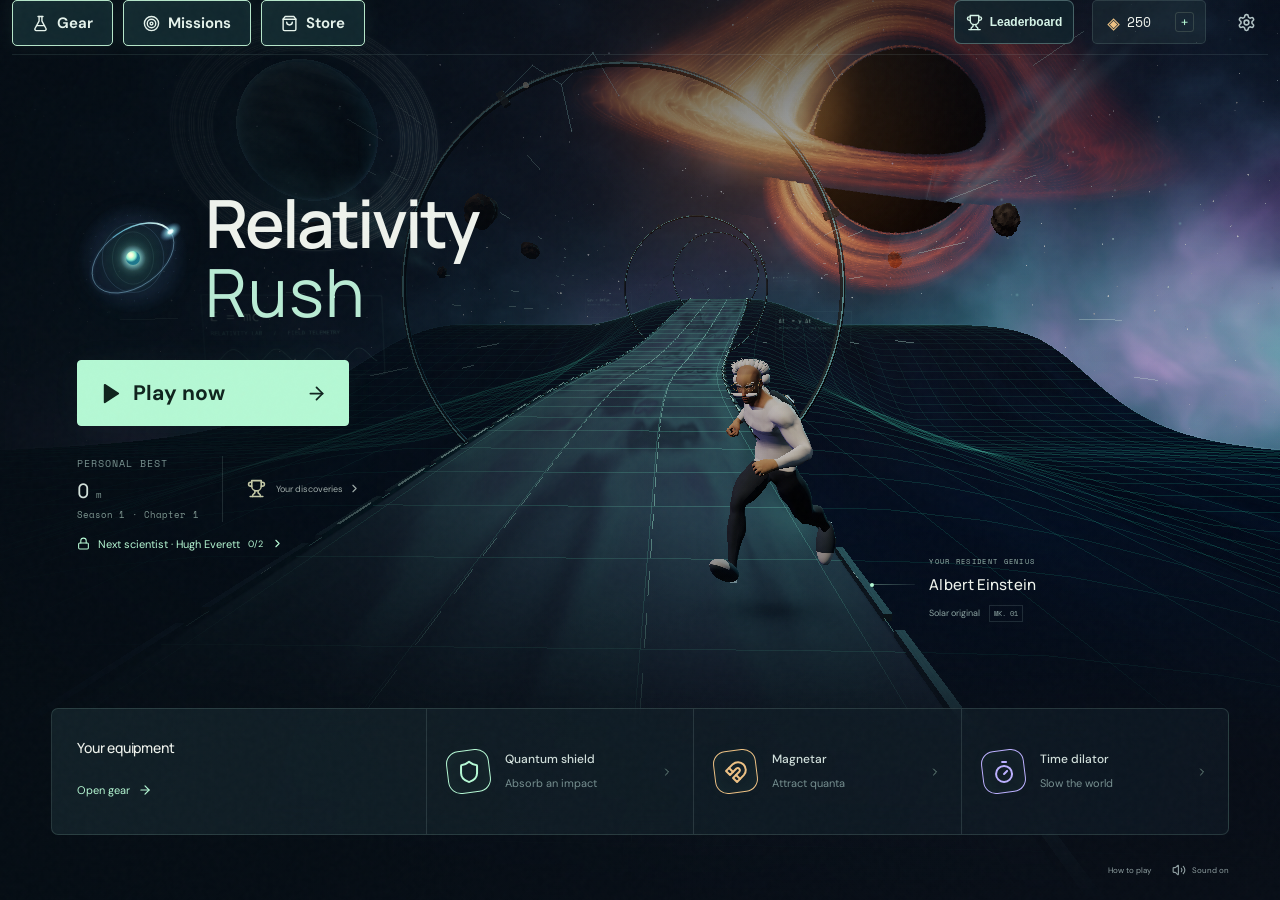
==== index.html @ eee475d5 "Publish standalone compiled RelativityRush browser game" ====
<!doctype html>
<html lang="en"><head><meta charset="UTF-8"/><meta name="viewport" content="width=device-width, initial-scale=1.0, viewport-fit=cover"/><meta name="theme-color" content="#080d19"/><meta name="description" content="Bend the rules of the universe. An original physics-inspired endless runner with Einstein, quantum gadgets, and a collapsing spacetime grid."/><link rel="icon" type="image/svg+xml" href="/icon.svg"/><link rel="manifest" href="/manifest.webmanifest"/><title>RelativityRush — Bend the universe</title>  <script type="module" crossorigin src="/assets/index-pV05MteA.js"></script>
  <link rel="modulepreload" crossorigin href="/assets/rolldown-runtime-jpDsebLB.js">
  <link rel="modulepreload" crossorigin href="/assets/three-BF8OjUYv.js">
  <link rel="stylesheet" crossorigin href="/assets/index-BKiosFej.css">
</head><body><div id="root"></div></body></html>
---- assets/index-BKiosFej.css ----
.scientist-energy{color:#e9f9f4;background:linear-gradient(125deg,#172d38c9,#151d2acc);border:1px solid #91e6d330;border-radius:12px;margin:16px 0;padding:18px}.scientist-energy header{align-items:center;gap:10px;display:flex}.scientist-energy h3{margin:0 0 4px;font-size:18px}.scientist-energy header span,.scientist-energy small{color:#abbfc9;font-size:12px}.scientist-energy p{margin:12px 0;font-size:14px;line-height:1.5}.ability-purchase-actions{flex-wrap:wrap;gap:9px;margin-top:14px;display:flex}.ability-purchase-actions button{min-height:44px}.scientist-energy .ability-status{color:#bddbd7;font-size:13px}.scientist-control-wrap{z-index:12;right:max(18px,calc(var(--safe-right,0px) + 10px));bottom:calc(var(--safe-bottom,env(safe-area-inset-bottom,0px)) + 130px);pointer-events:none;width:154px;position:absolute}.scientist-control{color:#effff8;text-align:center;cursor:pointer;touch-action:manipulation;pointer-events:auto;background:linear-gradient(140deg,#17484bed,#102830eb);border:1px solid #baffdfb3;border-radius:8px;grid-template-columns:23px minmax(0,1fr) 23px;align-items:center;gap:0;width:100%;min-height:56px;padding:9px 11px;font-family:inherit;font-size:14px;font-weight:650;line-height:1.2;transition:border-color .2s,background .2s;display:grid;position:relative}.scientist-control>svg{grid-area:1/1}.scientist-control>span{grid-area:1/2;justify-self:center;min-width:0}.scientist-control small{color:#cde9df;margin-top:4px;font-size:11px;font-weight:500;line-height:1.35;display:block}.scientist-control.ready:not(.blocked):not(.automatic){isolation:isolate;border-color:#c9ffe8}.scientist-control.ready:not(.blocked):not(.automatic):before,.scientist-control.ready:not(.blocked):not(.automatic):after{content:"";border-radius:inherit;pointer-events:none;z-index:-1;will-change:opacity;animation:2.8s ease-in-out infinite scientist-button-ready;position:absolute;inset:-1px}.scientist-control.ready:not(.blocked):not(.automatic):before{animation-name:scientist-button-ready-low;box-shadow:0 0 9px #80f4c626,inset 0 0 8px #a4f9d908}.scientist-control.ready:not(.blocked):not(.automatic):after{box-shadow:0 0 19px #80f4c653,inset 0 0 12px #a4f9d91a}.scientist-control.ready:not(:disabled):active{background:#225856;transform:translateY(1px)}.scientist-control:disabled{cursor:default;opacity:1}.scientist-control.active{background:#373321e6;border-color:#e6d18c}.scientist-control.unavailable,.scientist-control.spent{color:#bdcfca;background:#11242ad4;border-color:#8aa3a366}.scientist-control.blocked{background:#162d35e3;border-color:#8ca7a27d}.scientist-control.automatic{border-color:#e6d18c99}.scientist-control:focus-visible{outline-offset:3px;outline:2px solid #fff}.scientist-control-hint{text-align:right;color:#ecfff6;text-shadow:0 2px 5px #020710,0 0 12px #020710;pointer-events:none;justify-content:flex-end;align-items:center;gap:5px;padding:0 2px 8px;font-size:12px;font-weight:550;line-height:1.4;display:flex}.scientist-control-hint svg{flex:none}.scientist-control-wrap[data-scientist=everett] .scientist-control.ready{border-color:#c7b9ff}.scientist-control-wrap[data-scientist=curie] .scientist-control.ready{border-color:#b7ffac}@keyframes scientist-button-ready{0%,to{opacity:0}50%{opacity:1}}@keyframes scientist-button-ready-low{0%,to{opacity:1}50%{opacity:0}}.reduced-motion .scientist-control.ready{box-shadow:0 0 12px #80f4c638;animation:none!important}.reduced-motion .scientist-control.ready:before,.reduced-motion .scientist-control.ready:after{content:none!important}@media (prefers-reduced-motion:reduce){.scientist-control.ready{box-shadow:0 0 12px #80f4c638;animation:none!important}.scientist-control.ready:before,.scientist-control.ready:after{content:none!important}}@media (width<=760px){.scientist-control-wrap{right:max(10px,calc(var(--safe-right,0px) + 8px));bottom:calc(var(--safe-bottom,env(safe-area-inset-bottom,0px)) + 96px);width:142px}.scientist-control{padding:8px 10px;font-size:14px}.ability-purchase-actions{flex-direction:column}.ability-purchase-actions button{width:100%}}@media (width<=350px){.scientist-control-wrap{width:134px}.scientist-control{padding:8px;font-size:13px}}@media (height<=500px) and (orientation:landscape){.scientist-control-wrap{bottom:calc(var(--safe-bottom,0px) + 85px);width:145px}.scientist-control-hint{font-size:11px}}.header-minimal .leaderboard-tab{color:#d6f5e8;min-height:44px;font:600 12px/1.2 var(--font-body,sans-serif);white-space:nowrap;background:#10242de0;border:1px solid #91bfb76b;border-radius:7px;justify-content:center;align-items:center;gap:7px;padding:8px 11px;display:inline-flex}.header-minimal .leaderboard-tab:hover{background:#24453eea;border-color:#b5f4cf}.header-minimal .leaderboard-tab:focus-visible{outline-offset:3px;outline:2px solid #d8ffea}.leaderboard-panel{color:#d9e9e4;min-width:0}.leaderboard-heading{margin:0 0 22px}.leaderboard-heading>div{color:#c9f4db;align-items:center;gap:10px;display:flex}.leaderboard-heading h3{margin:0;font-size:22px}.leaderboard-heading>span{color:#92aaa7;letter-spacing:.12em;margin-top:8px;font-size:11px;display:block}.leaderboard-account{justify-content:space-between;align-items:center;gap:12px;margin:14px 0;font-size:12px;display:flex}.leaderboard-account>span{overflow-wrap:anywhere}.leaderboard-account button{flex-shrink:0;align-items:center;gap:6px;min-height:44px;display:flex}.leaderboard-connect p{line-height:1.65}.leaderboard-connect .primary{max-width:100%;margin:16px 0 8px;font-size:14px}.leaderboard-disclosure{color:#9eb8b3;font-size:13px}.leaderboard-empty{color:#b1c5be;padding:20px 0;font-size:14px;line-height:1.6}.leaderboard-sync{color:#e5cfa1;font-size:12px;line-height:1.55}.leaderboard-table{border-collapse:collapse;table-layout:fixed;width:100%;font-size:13px}.leaderboard-table caption{text-align:left;color:#9fbbb0;padding:0 0 12px;font-size:12px}.leaderboard-table thead{color:#91aaa0;font-size:11px}.leaderboard-table th,.leaderboard-table td{text-align:left;border-bottom:1px solid #8db3a724;padding:12px 7px}.leaderboard-table th:first-child,.leaderboard-table td:first-child{text-align:center;width:45px}.leaderboard-table th:last-child,.leaderboard-table td:last-child{text-align:right;white-space:nowrap;width:112px}.leaderboard-table tbody th{overflow-wrap:anywhere;font-weight:500}.leaderboard-table small{color:#a9cfc0;font-size:10px}.leaderboard-table tbody th small{letter-spacing:.14em;margin-top:3px;display:block}.leaderboard-table tr[data-you=true]{background:#abe4ca12}.leaderboard-medal{color:#edcf8d;background:#dfbd5712;border:1px solid #e2c47866;border-radius:50%;place-items:center;width:27px;height:27px;display:inline-grid}.leaderboard-your-rank{border:1px solid #a7ddc44d;border-radius:8px;justify-content:space-between;gap:12px;margin-top:18px;padding:15px 10px;font-size:13px;display:flex}@media (width<=380px){.header-minimal .leaderboard-tab{gap:5px;padding:8px;font-size:11px}.leaderboard-table th:last-child,.leaderboard-table td:last-child{width:96px}.leaderboard-table{font-size:12px}}@media (width>=601px) and (width<=900px){.header.header-minimal{gap:8px}.header-minimal .leaderboard-tab{padding-inline:8px;font-size:11px}}.playtest-report{color:#c7dce9;border-top:1px solid #97bbd429;min-width:0;margin-top:14px;padding-top:10px}.playtest-report>summary{cursor:pointer;align-items:center;gap:8px;min-height:44px;font-size:13px;display:flex}.playtest-report>summary:focus-visible{outline-offset:2px;outline:2px solid #a6d5ff}.playtest-report>p{color:#a9c0ce;margin:7px 0;font-size:11px;line-height:1.5}.playtest-report-actions{flex-wrap:wrap;align-items:center;gap:10px;margin:10px 0;display:flex}.playtest-report-actions button{justify-content:center;align-items:center;gap:6px;max-width:100%;min-height:44px;font-size:12px;display:inline-flex}.playtest-report>textarea{box-sizing:border-box;resize:vertical;color:#d4e9f6;overflow-wrap:anywhere;background:#06111ee6;border:1px solid #a2c9e240;border-radius:5px;width:100%;min-width:0;max-width:100%;padding:9px;font:11px/1.5 ui-monospace,monospace;display:block}.playtest-report>textarea:focus-visible{outline-offset:2px;outline:2px solid #a6d5ff}.playtest-report .playtest-report-notice{color:#b6dfd6;min-height:1.5em}.outfit-preview{isolation:isolate;background:radial-gradient(at 50% 70%,#24433d70 0%,#101e2d 52%,#0a111c 100%);border:1px solid #91cdb526;border-radius:18px;width:100%;min-height:230px;position:relative;overflow:hidden}.outfit-preview__canvas{touch-action:pan-y;width:100%;height:clamp(230px,35vh,340px)}.outfit-preview__canvas canvas{cursor:grab;touch-action:pan-y;width:100%;height:100%;display:block}.outfit-preview__canvas canvas:active{cursor:grabbing}.outfit-preview__status{text-align:center;color:#a8bcb9;pointer-events:none;font-size:13px;position:absolute;inset:auto 12px 16px}@media (width<=480px){.outfit-preview__canvas{height:250px}}.friend-distance-marker{z-index:5;left:max(8px,env(safe-area-inset-left));top:calc(122px + env(safe-area-inset-top));color:#d5e8f7;pointer-events:none;-webkit-user-select:none;user-select:none;contain:layout style;text-shadow:0 1px 3px #000;background:linear-gradient(90deg,#081629bb,#08162900);border-left:2px solid #9bc6ff85;width:132px;max-width:calc(50% - 20px);padding:7px 8px;font:10px/1.4 Manrope,system-ui,sans-serif;position:absolute}.friend-distance-heading{align-items:center;gap:5px;min-width:0;display:flex}.friend-distance-heading svg{flex-shrink:0}.friend-distance-heading strong{overflow-wrap:anywhere;font-size:11px;font-weight:650}.friend-distance-marker>span{color:#b0c6d8;margin-top:2px;font-size:9px;display:block}.friend-distance-track{background:#add4f41f;height:2px;margin-top:6px;overflow:hidden}.friend-distance-track i{transform-origin:0;background:#99cfff;width:100%;height:100%;display:block}.friend-distance-marker.is-near{color:#edfaff;border-color:#c1e7ff}.friend-distance-marker.is-passed{color:#b5f7e4;border-color:#88e8cc}.friend-distance-marker.is-passed .friend-distance-track i{background:#88e8cc}.friend-distance-marker .friend-distance-a11y{clip:rect(0,0,0,0);white-space:nowrap;border:0;width:1px;height:1px;margin:-1px;padding:0;position:absolute;overflow:hidden}@media (height<=520px) and (orientation:landscape){.friend-distance-marker{top:calc(65px + env(safe-area-inset-top));width:124px;padding:5px 7px}}@media (prefers-reduced-motion:reduce){.friend-distance-marker *{transition:none;animation:none}}.escape-cue{z-index:5;right:max(8px,env(safe-area-inset-right));top:calc(124px + env(safe-area-inset-top));pointer-events:none;color:#ffddbe;text-align:right;text-shadow:0 1px 3px #000;background:linear-gradient(270deg,#291b11ad,#291b1100);border-right:2px solid #ecb98788;width:138px;max-width:calc(50% - 20px);padding:6px 7px;font:10px/1.45 Manrope,system-ui,sans-serif;position:absolute}.escape-cue>span{color:#d8c2aa;font-size:9px;display:block}.escape-cue>strong{overflow-wrap:anywhere;font-size:11px;font-weight:650;display:block}.escape-cue>i{background:#f4d2ad20;height:2px;margin-top:5px;display:block;overflow:hidden}.escape-cue>i>b{transform-origin:0;background:#edbb89;height:100%;display:block}.result-achievement-score{justify-content:center;align-items:center;gap:13px;display:flex}.result-achievement-score>.result-score{flex:1;min-width:0}.result-card .result-portrait{background:radial-gradient(at 50% 70%,#24433d60,#101e2d00 75%);border:0;border-radius:8px;flex:0 0 88px;width:88px;height:120px;min-height:120px}.result-card .result-portrait .outfit-preview__canvas{height:120px}.result-card .result-portrait .outfit-preview__status{font-size:10px;inset:auto 3px 6px}.result-achievement-score .record-badge{white-space:normal;justify-content:center;line-height:1.4}@media (width<=360px){.result-achievement-score{gap:7px}.result-card .result-portrait{flex-basis:74px;width:74px;height:110px;min-height:110px}.result-card .result-portrait .outfit-preview__canvas{height:110px}.result-achievement-score .result-score>strong{font-size:39px}}@media (height<=520px) and (orientation:landscape){.escape-cue{top:calc(65px + env(safe-area-inset-top));padding:4px 6px}.result-card .result-portrait{flex-basis:66px;width:66px;height:88px;min-height:88px}.result-card .result-portrait .outfit-preview__canvas{height:88px}}.pocket-cue{z-index:8;right:max(16px,env(safe-area-inset-right,0px));top:calc(env(safe-area-inset-top,0px) + 176px);pointer-events:none;color:#d7c8ff;text-shadow:0 1px 6px #03141f,0 1px 3px #03141f;grid-template-columns:6px minmax(0,124px);align-items:center;column-gap:8px;max-width:138px;display:grid;position:absolute}.pocket-cue.tachyon{color:#a9eaff}.pocket-cue strong{font-size:12px;font-weight:600;line-height:1.35}.pocket-cue-mark{background:currentColor;border-radius:50%;width:6px;height:6px;box-shadow:0 0 7px}.pocket-cue-progress{background:#d7e5ff24;grid-column:2;height:2px;margin-top:7px;overflow:hidden}.pocket-cue-progress i{transform-origin:0;background:currentColor;height:100%;transition:transform .1s linear;display:block}.pocket-cue.reduced .pocket-cue-progress i{transition:none}@media (orientation:landscape) and (height<=520px){.pocket-cue{top:calc(env(safe-area-inset-top,0px) + 96px);right:max(18px,env(safe-area-inset-right,0px))}}.render-comparison-active>:not(.world):not(.film-grain):not(.world-vignette):not(.render-comparison-overlay){visibility:hidden;pointer-events:none}.render-comparison-overlay{z-index:200;padding:max(env(safe-area-inset-top),22px) 18px max(env(safe-area-inset-bottom),22px);pointer-events:auto;flex-direction:column;justify-content:space-between;align-items:center;display:flex;position:fixed;inset:0}.comparison-presentation{text-align:center;background:#080b17dd;border-radius:12px;flex-direction:column;gap:6px;max-width:34rem;padding:12px;font-size:13px;display:flex}.comparison-presentation span,.comparison-presentation p{color:#cbd6e5;margin:0;font-size:12px}.render-comparison-no-hud .film-grain,.render-comparison-no-hud .world-vignette,.render-comparison-no-hud .comparison-presentation{visibility:hidden}.comparison-stop{padding:8px 14px;font-size:12px}.daily-challenge{color:#e9f4ee;background:linear-gradient(125deg,#183336c4,#14192cd1);border:1px solid #b7e6d829;border-radius:22px;min-width:0;padding:22px}.daily-challenge__header{justify-content:space-between;align-items:flex-start;gap:14px;display:flex}.daily-challenge__eyebrow{color:#9ce5d2;letter-spacing:.12em;align-items:center;gap:7px;font-size:10px;font-weight:700;display:flex}.daily-challenge h3{letter-spacing:-.025em;margin:8px 0 0;font-family:Manrope,sans-serif;font-size:20px;line-height:1.25}.daily-challenge__date{color:#c0c8dd;white-space:nowrap;text-align:right;font:10px/1.5 Space Mono,monospace}.daily-challenge__date small{color:#a1afc2;font-size:9px;display:block}.daily-challenge__intro{color:#bbc6d2;max-width:48em;margin:12px 0 16px;font-size:12px;line-height:1.55}.daily-challenge__tiers{grid-template-columns:repeat(3,minmax(0,1fr));gap:10px;display:grid}.daily-challenge__tier{background:#0a142849;border:1px solid #d0e0eb21;border-radius:13px;min-width:0;padding:12px 10px}.daily-challenge__tier-label{flex-direction:column;gap:4px;font-size:12px;display:flex}.daily-challenge__tier-label span{color:#b9c3d0;font:11px Space Mono,monospace}.daily-challenge progress{appearance:none;color:#a1dfc5;background:#e4f6ed1a;border:0;border-radius:4px;width:100%;height:4px;margin:12px 0;display:block;overflow:hidden}.daily-challenge progress::-webkit-progress-bar{background:#e4f6ed1a}.daily-challenge progress::-webkit-progress-value{background:#a1dfc5}.daily-challenge progress::-moz-progress-bar{background:#a1dfc5}.daily-challenge__tier button{color:#b6eed9;cursor:pointer;background:#b2f2d710;border:1px solid #bee8d831;border-radius:8px;justify-content:center;align-items:center;gap:5px;width:100%;min-height:42px;padding:6px 2px;font-size:11px;font-weight:700;display:flex}.daily-challenge__tier button span{font-size:9px;font-weight:500}.daily-challenge button:disabled{opacity:.55;cursor:default}.daily-challenge__tier.is-claimed{border-color:#a1dfc529}.daily-challenge__tier.is-claimed button{opacity:.8}.daily-challenge button:focus-visible,.daily-challenge summary:focus-visible{outline-offset:3px;outline:2px solid #c0f5e2}.daily-challenge__footer{justify-content:space-between;align-items:center;gap:12px;margin-top:15px;display:flex}.daily-challenge__footer>span{color:#b1becd;flex-direction:column;gap:3px;font-size:10px;display:flex}.daily-challenge__footer strong{color:#edf5f0;font:13px Space Mono,monospace}.daily-challenge__footer small{color:#a1dfc5;font-size:10px}.daily-challenge__footer .secondary{white-space:nowrap;align-items:center;gap:5px;min-height:44px;padding:9px 15px;font-size:12px;display:flex}.daily-challenge__note{color:#aebccd;margin-top:14px;font-size:10px;line-height:1.6;display:block}.daily-challenge__notice{color:#efd39c;font-size:12px;line-height:1.5}.daily-challenge__past{color:#b9dfd3;margin-top:14px;font-size:11px}.daily-challenge__past summary{cursor:pointer;padding:8px 0}.daily-challenge__past>div{gap:6px;max-height:160px;display:grid;overflow:auto}.daily-challenge__past button{color:#c6d5e0;text-align:left;cursor:pointer;background:#0b1c2c;border:1px solid #b3d7cc24;border-radius:8px;justify-content:space-between;align-items:center;gap:8px;min-height:44px;padding:8px;font-size:10px;display:flex}.daily-challenge__past strong{color:#b6eed9;white-space:nowrap}.daily-challenge--compact{padding:18px}.daily-challenge--compact h3{font-size:18px}.daily-challenge--compact .daily-challenge__intro{margin-bottom:12px;font-size:11px}.daily-challenge--compact .daily-challenge__note{font-size:9px}@media (width<=420px){.daily-challenge{padding:16px}.daily-challenge h3{font-size:17px}.daily-challenge__date{font-size:9px}.daily-challenge__tiers{gap:6px}.daily-challenge__tier{padding:10px 7px}.daily-challenge__tier button{gap:3px;font-size:10px}.daily-challenge__tier button span{font-size:9px}.daily-challenge__intro{font-size:11px}}.research-panel{gap:20px;min-width:0;display:grid}.research-intro h3{letter-spacing:-.03em;margin:0 0 8px;font-size:22px}.research-intro p,.research-footnote{color:#b9c7d3;max-width:62ch;margin:0;font-size:12px;line-height:1.6}.research-active{grid-template-columns:repeat(3,minmax(0,1fr));gap:12px;display:grid}.research-card{background:linear-gradient(150deg,#2038356b,#141b2e94);border:1px solid #bbdfdb24;border-radius:16px;flex-direction:column;min-width:0;padding:18px;display:flex}.research-card.is-pinned{border-color:#a9e6d775;box-shadow:inset 0 1px #dbfff312}.research-heading{color:#a9decf;justify-content:space-between;align-items:center;gap:8px;display:flex}.research-heading>span{letter-spacing:.08em;align-items:center;gap:6px;font-size:9px;display:flex}.research-heading>strong{white-space:nowrap;color:#ebd8a6;font-size:12px}.research-card h3{margin:16px 0 8px;font-size:18px;line-height:1.2}.research-card p{color:#c0cad8;flex:1;margin:0 0 18px;font-size:12px;line-height:1.55}.research-card progress{appearance:none;color:#99dfca;background:#c5e4df18;border:0;border-radius:6px;width:100%;height:5px;overflow:hidden}.research-card progress::-webkit-progress-bar{background:#c5e4df18}.research-card progress::-webkit-progress-value{background:#99dfca}.research-card progress::-moz-progress-bar{background:#99dfca}.research-actions{flex-wrap:wrap;justify-content:space-between;align-items:center;gap:8px;margin-top:12px;display:flex}.research-actions>span{color:#b7c6d7;font-size:10px}.research-panel button{color:#d5f5e8;cursor:pointer;background:#a5ddc912;border:1px solid #b6dac939;border-radius:10px;min-height:44px;padding:9px 12px;font-size:12px}.research-actions button{align-items:center;gap:8px;display:flex}.research-panel button:disabled{opacity:.5;cursor:default}.research-panel button:focus-visible,.research-panel summary:focus-visible{outline-offset:3px;outline:2px solid #c0f5e2}.research-details{border-top:1px solid #c4dcd01c;padding-top:4px}.research-details>summary{cursor:pointer;color:#dae9df;justify-content:space-between;align-items:center;gap:12px;min-height:48px;font-size:13px;list-style:none;display:flex}.research-details>summary::-webkit-details-marker{display:none}.research-details>summary>span:last-child{color:#a9bbcb;font-size:12px}.research-details[open]>summary{margin-bottom:12px}.research-milestones h3{margin:0 0 5px;font-size:14px}.research-milestones article{border-bottom:1px solid #cadfd216;justify-content:space-between;align-items:center;gap:18px;padding:14px 0;display:flex}.research-milestones strong{font-size:13px}.research-milestones p{color:#b9c7d3;margin:5px 0;font-size:12px;line-height:1.4}.research-milestones small{color:#8db7ab;font-size:11px}.research-milestones button{gap:4px;min-width:86px;display:grid}.research-milestones button span{color:#e6d8ad;font-size:11px}.research-daily summary>span{gap:5px;display:grid;font-size:13px!important}.research-daily summary small{color:#a8bdcc;font-size:11px}.research-daily summary strong{color:#c6d9ce;align-items:center;gap:6px;font-size:11px;display:flex}.research-completed{margin:0;padding:0;list-style:none}.research-completed li{color:#b9d0c5;align-items:center;gap:9px;min-height:40px;font-size:12px;display:flex}.research-completed small{color:#9eb2be;margin-left:auto;font-size:10px}.research-footnote{font-size:11px}.research-finished{color:#b5e5d2;align-items:center;gap:8px;font-size:14px;display:flex}@media (width<=700px){.research-active{grid-template-columns:1fr}.research-card{padding:16px}.research-card h3{margin:12px 0 7px}.research-card p{margin-bottom:12px}.research-heading>span{font-size:10px}.research-actions>span{font-size:11px}.research-daily summary{align-items:flex-start;padding:12px 0}.research-daily summary strong{text-align:right;max-width:130px}.research-intro h3{font-size:21px}}.run-missions{z-index:24;left:max(8px,env(safe-area-inset-left,0px));top:calc(env(safe-area-inset-top,0px) + 82px);pointer-events:none;color:#edf9ff;max-width:calc(100% - 16px);font-size:12px;position:absolute}.run-missions button{pointer-events:auto;cursor:pointer;color:inherit;font:inherit}.run-missions-tab{text-shadow:0 1px 3px #000;background:#071324db;border:1px solid #b9e5ff70;border-radius:4px;align-items:center;gap:5px;min-height:44px;padding:8px;display:flex}.run-missions-tab span{letter-spacing:.02em;font-size:12px}.run-missions-panel{color:#edf9ff;overflow-wrap:anywhere;width:100%;min-width:0;max-width:304px;margin:0 auto;padding:0}.run-missions-paused{color:#aac4d6;margin:0 0 12px;font-size:11px;line-height:1.4}.run-missions-panel ol{gap:12px;margin:0;padding:0;list-style:none;display:grid}.run-missions-panel li{border-top:1px solid #c9e5ff20;min-width:0;padding-top:10px}.run-missions-title,.run-missions-progress{justify-content:space-between;align-items:center;gap:8px;display:flex}.run-missions-title strong{overflow-wrap:anywhere;font-size:13px}.run-missions-panel li p{color:#b8cddd;margin:5px 0 7px;font-size:11px;line-height:1.4}.run-missions-panel progress{accent-color:#85efd5;width:100%;height:4px;display:block}.run-missions-progress{color:#a9c2d3;margin-top:5px;font-size:10px}.run-missions-panel li small{color:#bad3e4;margin-top:5px;font-size:10px;line-height:1.35;display:block}.run-missions-panel li.is-reached small{color:#98ead7}.run-missions-notice-anchor{z-index:24;left:max(8px,env(safe-area-inset-left,0px));top:calc(env(safe-area-inset-top,0px) + 154px);pointer-events:none;color:#edf9ff;position:absolute}.run-missions-notice{text-shadow:0 1px 4px #000;background:linear-gradient(90deg,#061526a8,#06152600);border-left:2px solid #87ead4;width:max-content;max-width:min(180px,100vw - 172px);margin-top:8px;padding:6px 8px;line-height:1.4}.run-missions-notice strong,.run-missions-notice span{overflow-wrap:anywhere;display:block}.run-missions-notice strong{font-size:11px}.run-missions-notice span{color:#bce9df;font-size:10px}.run-missions button:focus-visible{outline-offset:2px;outline:2px solid #9ae9e4}@media (prefers-reduced-motion:reduce){.run-missions *{transition:none;animation:none}}.wormhole-calibration{z-index:5;top:calc(91px + env(safe-area-inset-top));right:calc(10px + env(safe-area-inset-right));box-sizing:border-box;pointer-events:none;-webkit-user-select:none;user-select:none;color:#deebf4;contain:layout style;background:linear-gradient(135deg,#0b1528c9,#0b152880);border:1px solid #c3d7ec33;border-radius:5px;width:148px;padding:8px;font:11px/1.2 Manrope,system-ui,sans-serif;position:absolute}.wormhole-calibration-title{color:var(--calibration-color);white-space:nowrap;font-size:12px;font-weight:650;display:block}.wormhole-calibration-caption{color:#c0cedd;white-space:nowrap;margin:3px 0 6px;font-size:9px;line-height:1.3;display:block}.wormhole-calibration[data-done=true] .wormhole-calibration-caption{white-space:normal;overflow-wrap:break-word}.wormhole-calibration-forces{gap:4px;margin:0;padding:0;list-style:none;display:grid}.wormhole-calibration-forces li{color:#a9b9ca;grid-template-columns:minmax(0,1fr) 9px;gap:2px;display:grid}.wormhole-calibration-forces li>span{white-space:nowrap;letter-spacing:-.1px;font-size:10.5px}.wormhole-calibration-forces li>b{color:var(--calibration-color);text-align:right;font-size:10px;font-weight:500}.wormhole-calibration-forces li>i{background:#d9eaff18;grid-column:1/-1;height:1px;display:block;overflow:hidden}.wormhole-calibration-forces li>i>em{background:var(--calibration-color);height:100%;display:block}.wormhole-calibration-forces li[data-state=loading]{color:#f1f7fc}.wormhole-calibration-forces li[data-state=done]{color:#d7e6e9}.wormhole-calibration-progress{background:#c8ddee26;border-radius:2px;height:3px;margin-top:7px;overflow:hidden}.wormhole-calibration-progress>span{background:var(--calibration-color);height:100%;display:block}@media (width>=761px){.wormhole-calibration{right:4%;top:calc(103px + env(safe-area-inset-top));width:154px}}@media (height<=520px) and (orientation:landscape){.wormhole-calibration{top:calc(62px + env(safe-area-inset-top));right:calc(8px + env(safe-area-inset-right));padding:6px}.wormhole-calibration-forces{gap:2px}.wormhole-calibration-caption{margin-bottom:4px}}.expedition-hub{gap:16px;margin-bottom:26px;display:grid}.weekly-expedition{background:linear-gradient(135deg,#696ac013,#55bbc808);border:1px solid #8f9fee4d;border-radius:18px;padding:20px}.expedition-kicker{color:#abb9f4;letter-spacing:.08em;flex-wrap:wrap;align-items:center;gap:8px;font-size:11px;display:flex}.expedition-kicker small{color:#99aeb9;letter-spacing:0;margin-left:auto}.weekly-expedition h3{margin:14px 0 8px;font-size:25px}.expedition-hub p{color:#b8cbd2;margin:8px 0;font-size:14px;line-height:1.6}.expedition-hub .expedition-reward{color:#b6bbff}.weekly-expedition progress{accent-color:#a0b7ff;width:100%;height:6px;margin:12px 0}.expedition-actions{flex-wrap:wrap;justify-content:space-between;align-items:center;gap:12px;display:flex}.expedition-actions>span{color:#bed2dc;align-items:center;gap:6px;font-size:12px;display:flex}.expedition-hub .secondary{white-space:normal;justify-content:center;align-items:center;gap:7px;min-height:44px;display:inline-flex}.expedition-note{margin-top:12px;line-height:1.5;display:block;color:#94a8b3!important;font-size:12px!important}.expedition-journal,.expedition-friends{border-top:1px solid #a1baca24;padding-top:14px}.expedition-hub summary{cursor:pointer;color:#d4e4e9;align-items:center;gap:10px;min-height:44px;display:flex}.expedition-hub summary span{gap:4px;display:grid}.expedition-hub summary small{color:#9baebb;font-size:12px}.expedition-hub summary:focus-visible{outline-offset:5px;outline:2px solid #a6d5ff}.expedition-journal ul{gap:12px;padding:0;list-style:none;display:grid}.expedition-journal li{border-bottom:1px solid #a1baca1a;gap:10px;padding-bottom:12px;display:flex}.expedition-journal li>svg{color:#526975;flex-shrink:0;margin-top:3px}.expedition-journal li.discovered>svg{color:#93dcc4}.expedition-journal li strong{color:#cbdce4;font-size:14px}.expedition-journal li p{margin:4px 0;font-size:13px}.expedition-journal li small{color:#a9c1ce;font-size:12px}.expedition-friends label{color:#b7ccd8;gap:7px;margin:14px 0;font-size:13px;display:grid}.expedition-friends input{color:#d9e6ee;width:100%;min-width:0;min-height:44px;font:inherit;background:#06111d;border:1px solid #95b7ce4a;border-radius:9px;padding:10px}.expedition-friends input:focus-visible{outline-offset:2px;outline:2px solid #a6d5ff}.expedition-friends form{margin-top:18px}.weekly-expedition details{margin-top:14px}.weekly-expedition details button{margin:6px 6px 0 0}@media (width<=420px){.weekly-expedition{padding:16px}.expedition-kicker small{width:100%;margin-left:25px}.expedition-actions{flex-direction:column;align-items:flex-start}.expedition-actions button{width:100%}}.expedition-journal .journal-intro{margin:10px 0 12px;font-size:12px}.expedition-journal .discovery-collection{grid-template-columns:repeat(auto-fit,minmax(126px,1fr));gap:10px;margin:0 0 14px}.expedition-journal .discovery-collection>li{background:linear-gradient(155deg,#19273a66,#0b152266);border:1px solid #adcadb24;border-radius:8px;min-width:0;padding:0;display:block;overflow:hidden}.expedition-journal .discovery-collection>li.discovered{border-color:color-mix(in srgb,var(--discovery-color) 40%,transparent)}.expedition-journal .discovery-collection summary{min-height:136px;padding:8px;list-style:none;display:block;position:relative}.expedition-journal .discovery-collection summary::-webkit-details-marker{display:none}.expedition-journal .discovery-collection summary:focus-visible{outline-offset:-3px;border-radius:8px}.discovery-art{height:68px;color:var(--discovery-color);opacity:.42;transition:opacity .2s;position:relative}.discovered .discovery-art{opacity:1;background:radial-gradient(ellipse at center,color-mix(in srgb,var(--discovery-color) 14%,transparent),transparent 66%)}.discovery-art>svg:first-child{width:100%;height:100%}.discovery-art .discovery-seal{color:#a8efdc;background:#0c1e27;border-radius:50%;position:absolute;bottom:0;right:0}.discovery-stars{opacity:.45}.expedition-journal .discovery-collection summary>strong{color:#d7e7ee;overflow-wrap:anywhere;margin-top:5px;font-size:12px;line-height:1.4;display:block}.expedition-journal .discovery-collection summary>small{color:#a9bdcb;margin:3px 0 7px;font-size:10px;line-height:1.4;display:block}.discovery-progress{background:#a8c9e01c;height:2px;overflow:hidden}.discovery-progress>i{background:var(--discovery-color);height:100%;display:block}.discovery-field-notes{border-top:1px solid #a1baca24;padding:10px}.expedition-journal .discovery-field-notes strong{font-size:12px}.expedition-journal .discovery-field-notes p{margin:5px 0 0;font-size:11px;line-height:1.5}.journal-scientists,.journal-records{margin-top:20px}.expedition-journal h4{color:#d6e5ed;justify-content:space-between;align-items:baseline;gap:8px;margin:0 0 10px;font-size:14px;font-weight:650;display:flex}.expedition-journal h4 small{color:#9db5c6;font-size:11px;font-weight:400}.expedition-journal .journal-scientists ul{grid-template-columns:repeat(2,minmax(0,1fr));gap:8px;margin:0}.expedition-journal .journal-scientists li{background:#0b152340;border:1px solid #a1baca24;border-radius:6px;align-items:flex-start;gap:8px;min-width:0;padding:10px;display:flex}.journal-scientists li>div{min-width:0}.expedition-journal .journal-scientists li strong{font-size:12px;line-height:1.4;display:block}.expedition-journal .journal-scientists li small{margin-top:2px;font-size:10px;display:block}.expedition-journal .journal-scientists li p{color:#9fb3c2;margin:6px 0 0;font-size:10px;line-height:1.5}.journal-scientists .scientist-signature{letter-spacing:-.3px;color:#9eacba;opacity:.65;border:1px solid #a7bfd92e;border-radius:50%;flex-shrink:0;justify-content:center;align-items:center;width:35px;min-height:35px;font-size:9px;display:flex}.journal-scientists .is-earned .scientist-signature{opacity:1;color:#b3efe8;background:radial-gradient(circle,#5eaaaa26,#0000 70%);border-color:#8bd6d866}.journal-scientists .scientist-everett{font-size:20px}.journal-scientists .scientist-curie{font-size:15px}.journal-records dl{grid-template-columns:repeat(2,minmax(0,1fr));gap:12px;margin:0;display:grid}.journal-records dl>div{border-left:2px solid #829dcc40;min-width:0;padding-left:10px}.journal-records dt{color:#a7bdc8;font-size:11px;line-height:1.4}.journal-records dd{font-variant-numeric:tabular-nums;color:#e0e9f5;overflow-wrap:anywhere;margin:4px 0 0;font-size:18px}.journal-records dd small{color:#a7bdc8;font-size:11px}@media (width<=420px){.expedition-journal .discovery-collection{grid-template-columns:repeat(2,minmax(0,1fr))}.expedition-journal .journal-scientists ul{grid-template-columns:1fr}.expedition-journal .discovery-collection summary{padding:7px}.discovery-art{height:60px}}@media (prefers-reduced-motion:reduce){.discovery-art{transition:none}}.overlay.rewarded-offer-overlay{grid-template-rows:minmax(0,1fr);grid-template-columns:minmax(0,1fr)}.rewarded-crash-card,.rewarded-resume-card{overflow-wrap:anywhere;text-align:center;background:#12232def;border:1px solid #a0bfa94d;border-radius:10px;width:100%;min-width:0;max-width:430px;max-height:100%;padding:clamp(18px,5vw,28px);overflow:auto;box-shadow:0 22px 80px #0008}.rewarded-crash-card h2,.rewarded-resume-card h2{margin:10px 0 12px;font-size:27px}.rewarded-crash-card>p{color:#bfd1c4;margin:0 0 22px;font-size:14px;line-height:1.6}.rewarded-remaining{color:#b3c8b7;margin:-9px 0 17px;font-size:12px;display:block}.rewarded-choice-actions{grid-template-columns:minmax(0,1fr);gap:10px;min-width:0;display:grid}.rewarded-choice-actions button{border-radius:5px;justify-content:center;width:100%;min-height:48px}.rewarded-crash-card p.rewarded-status,.rewarded-status{color:#c5d7cb;margin:13px 0 0;font-size:12px;line-height:1.5}.rewarded-bonus-offer{text-align:center;margin:16px 0 0}.rewarded-bonus-offer>.secondary{border-radius:5px;justify-content:center;min-height:44px;padding:11px 16px;font-size:13px}.rewarded-bonus-offer>small{color:#a4b9ac;margin-top:6px;font-size:10px;display:block}.rewarded-bonus-earned{color:#b8ddbf;margin:15px 0 0;font-size:12px}.rewarded-countdown{font-variant-numeric:tabular-nums;color:#cbe8c7;margin:10px 0 20px;font-size:72px;line-height:1.3;display:block}.rewarded-resume-card button{border-radius:5px;min-height:44px}.ad-settings-copy{color:#afc5b7;margin:12px 0;font-size:12px;line-height:1.5}.rewarded-request-overlay{z-index:10000;background:#071219e8;place-items:center;padding:24px;display:grid;position:fixed;inset:0}.rewarded-request-card{text-align:center;color:#e0eddf;outline:none;max-width:380px}.rewarded-request-card h2{margin:0 0 12px;font-size:22px}.rewarded-request-card p{color:#b4c8ba;font-size:14px;line-height:1.6}.rewarded-pack-copy{color:#afc5b7;padding:0 10px;font-size:11px;line-height:1.5}.continue-purchase-receipts{gap:8px;min-width:0;display:grid}.continue-purchase-receipts>p{color:#c5d7cb;font-size:12px;line-height:1.5}.continue-purchase-receipts>button{white-space:normal;overflow-wrap:anywhere;min-width:0}.rewarded-choice-actions button{font-size:14px;line-height:1.35}.rewarded-resume-card button{font-size:14px}.result-continue-offer{border-top:1px solid #a0bfa92b;margin-top:14px;padding-top:14px}.result-continue-offer .rewarded-continue-copy{color:#bfd1c4;margin:0 0 12px;font-size:12px;line-height:1.5}.result-continue-offer .rewarded-remaining{margin:0 0 12px}.result-continue-offer .rewarded-choice-actions>.primary{background:var(--mint);border-color:var(--mint);color:#10241e;min-height:50px;font-size:15px;font-weight:650}.result-continue-offer .rewarded-choice-actions>.primary:hover:not(:disabled){background:#cefbe4;border-color:#d6ffed}.result-continue-offer>.result-bank{justify-content:center;min-height:44px;margin-top:6px;font-size:12px}.overlay.result-overlay{height:100dvh;max-height:100dvh;padding:calc(12px + var(--safe-top,0px)) calc(12px + var(--safe-right,0px)) calc(12px + var(--safe-bottom,0px)) calc(12px + var(--safe-left,0px));overscroll-behavior:contain;touch-action:pan-y;-webkit-overflow-scrolling:touch;flex-direction:column;justify-content:flex-start;align-items:center;scroll-padding-block:12px;display:flex;position:fixed;inset:0;overflow:hidden auto}.result-overlay>.result-card{overflow-wrap:anywhere;flex:none;min-width:0;min-height:0;max-height:none;margin-block:auto;overflow:visible}.supply-ad-offer{background:#11282a99;border:1px solid #8ebdaa42;border-radius:6px;margin:0 0 18px}.supply-ad-offer summary{cursor:pointer;color:#d8f6e5;justify-content:space-between;align-items:center;gap:12px;min-height:50px;padding:14px;font-size:15px;font-weight:650;list-style:none;display:flex}.supply-ad-offer summary::-webkit-details-marker{display:none}.supply-ad-offer summary:after{content:"+";font-size:19px;font-weight:400}.supply-ad-offer[open] summary:after{content:"−"}.supply-ad-offer summary small{color:#acc3b8;margin-left:auto;font-size:12px;font-weight:400}.supply-ad-offer>p{color:#b5c9c0;margin:0 14px 13px;font-size:13px;line-height:1.5}.supply-ad-choices{grid-template-columns:repeat(3,minmax(0,1fr));gap:6px;margin:0 14px 12px;display:grid}.supply-ad-choices button{color:#bdcdc5;border:1px solid #83ab9955;border-radius:4px;justify-content:center;align-items:center;gap:6px;min-width:0;min-height:46px;padding:8px 5px;font-size:13px;display:flex}.supply-ad-choices button[aria-pressed=true]{color:#effff3;background:#335543;border-color:#b6e6c5}.supply-ad-offer .supply-ad-watch{justify-content:center;width:calc(100% - 28px);min-height:46px;margin:0 14px 14px;font-size:14px}.supply-ad-reset{color:#a7beb3;margin:0 14px 14px;font-size:12px;line-height:1.5;display:block}.supply-ad-mobile{color:#9fb8ac;margin:0 0 16px;font-size:12px;line-height:1.5}.supply-ad-offer summary:focus-visible,.supply-ad-choices button:focus-visible{outline-offset:3px;outline:2px solid #d8ffea}@media (width<=360px){.supply-ad-choices button{flex-direction:column;gap:4px;font-size:12px}.supply-ad-offer summary{gap:6px;font-size:14px}.supply-ad-offer summary small{font-size:11px}}@font-face{font-family:DM Sans;font-style:normal;font-weight:400 700;font-display:swap;src:url(/fonts/dm-sans-latin-variable.woff2)format("woff2");unicode-range:U+??,U+131,U+152-153,U+2BB-2BC,U+2C6,U+2DA,U+2DC,U+304,U+308,U+329,U+2000-206F,U+20AC,U+2122,U+2191,U+2193,U+2212,U+2215,U+FEFF,U+FFFD}@font-face{font-family:Manrope;font-style:normal;font-weight:400 800;font-display:swap;src:url(/fonts/manrope-latin-variable.woff2)format("woff2");unicode-range:U+??,U+131,U+152-153,U+2BB-2BC,U+2C6,U+2DA,U+2DC,U+304,U+308,U+329,U+2000-206F,U+20AC,U+2122,U+2191,U+2193,U+2212,U+2215,U+FEFF,U+FFFD}@font-face{font-family:Space Mono;font-style:normal;font-weight:400;font-display:swap;src:url(/fonts/space-mono-latin-400.woff2)format("woff2");unicode-range:U+??,U+131,U+152-153,U+2BB-2BC,U+2C6,U+2DA,U+2DC,U+304,U+308,U+329,U+2000-206F,U+20AC,U+2122,U+2191,U+2193,U+2212,U+2215,U+FEFF,U+FFFD}@font-face{font-family:Space Mono;font-style:normal;font-weight:700;font-display:swap;src:url(/fonts/space-mono-latin-700.woff2)format("woff2");unicode-range:U+??,U+131,U+152-153,U+2BB-2BC,U+2C6,U+2DA,U+2DC,U+304,U+308,U+329,U+2000-206F,U+20AC,U+2122,U+2191,U+2193,U+2212,U+2215,U+FEFF,U+FFFD}:root{color:#eef2ec;font-synthesis:none;--mint:#b5f8d4;--teal:#79dcc3;--muted:#84949b;--line:#b3d8cd26;--gold:#edc184;--violet:#bcb0ff;--panel:#101a24;background:#080d19;font-family:DM Sans,sans-serif;font-weight:400}*{box-sizing:border-box}html,body,#root{width:100%;height:100%;margin:0}body{overflow:hidden}button,input,select{font:inherit}button{color:inherit;cursor:pointer;background:0 0;border:0;transition:background .18s,border-color .18s,transform .18s,color .18s}button:disabled{opacity:.38;cursor:not-allowed}button:focus-visible,input:focus-visible,select:focus-visible,label.import-button:focus-within{outline:2px solid var(--mint);outline-offset:5px}button:not(:disabled):active{transform:translateY(1px)}button svg{flex-shrink:0}a{color:var(--mint)}h1,h2,h3,p{margin:0}h1,h2,h3{font-family:Manrope,sans-serif}em{color:var(--mint);font-style:normal}.app{isolation:isolate;background:#080d19;width:100%;height:100%;min-height:560px;position:relative}.world,.world-vignette,.film-grain{pointer-events:none;position:absolute;inset:0}.world{z-index:-3}.world canvas{outline:none;width:100%;height:100%;display:block}.world-vignette{z-index:-2;background:linear-gradient(90deg,#050d14f5 0%,#050d14cc 22%,#050d1430 56%,#050d140a 82%),linear-gradient(#080e1799 0%,#080e1714 25%,#0000 57%,#080e17eb 82%,#080e17 100%)}.film-grain{z-index:20;opacity:.04;background-image:url("data:image/svg+xml,%3Csvg viewBox='0 0 180 180' xmlns='http://www.w3.org/2000/svg'%3E%3Cfilter id='n'%3E%3CfeTurbulence type='fractalNoise' baseFrequency='.85' numOctaves='3' stitchTiles='stitch'/%3E%3C/filter%3E%3Crect width='100%25' height='100%25' opacity='.5' filter='url(%23n)'/%3E%3C/svg%3E")}.header{z-index:3;border-bottom:1px solid #abd4cc1c;justify-content:space-between;align-items:center;height:99px;margin:0 4%;display:flex;position:relative}.brand{text-align:left;letter-spacing:2px;align-items:center;gap:12px;padding:0;font-family:Manrope,sans-serif;font-size:17px;font-weight:800;display:flex}.brand-symbol{width:46px;height:46px;color:var(--mint);border:1px solid #91bba751;border-radius:50%;place-items:center;display:grid}.brand-sub{letter-spacing:1.75px;color:#859a99;margin-top:5px;font-family:Space Mono,monospace;font-size:7px;font-weight:400;display:block}.header nav{gap:31px;display:flex}.header nav button{color:#b2c0c2;align-items:center;gap:8px;padding:10px 0;font-size:12px;display:flex;position:relative}.header nav button:hover{color:var(--mint)}.header-end{align-items:center;gap:18px;display:flex}.wallet{background:#2032397d;border:1px solid #a0c7b829;border-radius:5px;align-items:center;gap:24px;padding:10px 11px 10px 14px;font-size:13px;display:flex}.wallet>span:last-child{color:var(--mint);border:1px solid #788c784f;border-radius:3px;padding:0 5px;line-height:18px}.quanta{white-space:nowrap;align-items:center;gap:7px;font-family:Space Mono,monospace;font-size:13px;display:inline-flex}.quanta-symbol{color:var(--gold);font-size:21px;font-weight:400;line-height:1}.icon-button{color:#b3c5c6;border-radius:5px;place-items:center;width:35px;height:35px;display:grid}.icon-button:hover{color:var(--mint);background:#b6e7d711}.notification-dot{background:var(--mint);border-radius:50%;width:5px;height:5px;position:absolute;top:4px;right:-7px}.home-content{width:49%;max-width:660px;position:absolute;top:21%;left:6%}.chapter-label{letter-spacing:1.55px;color:#9ac8bb;align-items:center;gap:9px;font-family:Space Mono,monospace;font-size:8px;font-weight:400;display:flex}.live-dot,.tiny-dot{background:var(--mint);border-radius:50%;width:5px;height:5px;display:inline-block;box-shadow:0 0 12px #99ebc66b}.chapter-separator{color:#536d69;margin:0 3px}h1{letter-spacing:-2.6px;margin-top:24px;margin-bottom:21px;font-size:clamp(38px,4.5vw,76px);font-weight:500;line-height:1.12}h1 em{white-space:nowrap}.hero-copy{color:#a2b0b5;letter-spacing:.1px;font-size:14px;line-height:1.9}.launch-row{align-items:center;gap:12px;margin-top:30px;display:flex}.primary{color:#10241e;background:var(--mint);border:1px solid var(--mint);border-radius:4px;justify-content:center;align-items:center;gap:11px;min-height:46px;padding:15px 21px;font-size:12px;font-weight:700;display:flex;box-shadow:0 0 32px #82dca40a}.primary:hover:not(:disabled){background:#cefbe4;border-color:#d6ffed;box-shadow:0 0 35px #82dca420}.launch{justify-content:flex-start;min-width:272px;padding:18px 21px;font-size:12px}.launch>svg:last-child{margin-left:auto}.help-button{border:1px solid var(--line);color:#a4b4b5;background:#0f1d215c;border-radius:4px;place-items:center;width:56px;height:58px;display:grid}.help-button:hover{background:#19332e}.launch-caption{color:#768b8b;letter-spacing:1px;align-items:center;gap:9px;margin-top:14px;font:7px Space Mono,monospace;display:flex}.tiny-dot{width:4px;height:4px;box-shadow:none;background:#779a88}.record-strip{align-items:center;gap:24px;margin-top:35px;display:flex}.record-strip>div{border-right:1px solid var(--line);padding-right:23px}.record-strip>div>span{letter-spacing:1px;color:#77918f;font:7px Space Mono,monospace;display:block}.record-strip strong{color:#d1dfd9;margin-top:6px;font:500 20px Manrope,sans-serif;display:block}.record-strip strong small{color:#7e9791;font:9px Space Mono,monospace}.record-strip>button{color:#9eaba8;text-align:left;align-items:center;gap:10px;padding:0;font-size:9px;display:flex}.record-strip>button>span{align-items:center;gap:5px;display:flex}.record-strip>button>svg{color:#c4c9a7}.character-label{pointer-events:none;align-items:center;gap:14px;display:flex;position:absolute;bottom:31%;left:68%}.character-line{background:linear-gradient(90deg,#aee3cc66,#aee3cc15);width:45px;height:1px;position:relative}.character-line:before{content:"";background:var(--mint);border-radius:50%;width:4px;height:4px;position:absolute;top:-1px;left:0}.character-label>div>span{letter-spacing:1.3px;color:#97b2aa;font:7px Space Mono,monospace}.character-label strong{letter-spacing:.1px;margin:5px 0;font:500 15px Manrope,sans-serif;display:block}.character-label small{color:#8ba2a0;font-size:9px}.character-label small span{border:1px solid var(--line);margin-left:7px;padding:2px 4px;font:7px Space Mono}.sector-label{text-align:right;opacity:.7;flex-direction:column;gap:8px;display:flex;position:absolute;top:18%;right:4%}.sector-label>span{letter-spacing:1px;color:#8bb1a9;font:6px Space Mono,monospace}.sector-label>strong{letter-spacing:1px;font:400 12px Space Mono,monospace}.sector-label b{color:#698c83;padding:0 4px;font-weight:400}.sector-label i{vertical-align:middle;background:linear-gradient(90deg,#9bddbe 90%,#3d5c51 90%);width:30px;height:3px;margin:0 5px;display:inline-block}.bottom-dock{-webkit-backdrop-filter:blur(16px);backdrop-filter:blur(16px);background:linear-gradient(110deg,#132229e6,#0f1a25b3);border:1px solid #a4d3c42b;border-radius:7px;grid-template-columns:1.4fr 1fr 1fr 1fr;min-height:110px;display:grid;position:absolute;bottom:65px;left:4%;right:4%;overflow:hidden}.dock-heading{padding:22px 25px}.eyebrow{letter-spacing:1.2px;color:#8bae9f;font:8px Space Mono,monospace}.dock-heading h2{letter-spacing:-.2px;margin-top:7px;font-size:14px;font-weight:500}.dock-heading>button{color:var(--mint);align-items:center;gap:8px;margin-top:11px;padding:0;font-size:9px;display:flex}.dock-gadget{text-align:left;border-left:1px solid var(--line);align-items:center;gap:15px;padding:20px;display:flex;position:relative}.dock-gadget:hover{background:#b2e7ce06}.gadget-icon{background:#76dcb807;border:1px solid;border-radius:13px;flex-shrink:0;place-items:center;width:43px;height:43px;display:grid;position:relative;transform:rotate(-7deg);box-shadow:inset 0 0 15px #96ddb409,0 0 17px #96ddb406}.gadget-icon svg{transform:rotate(7deg)}.mint{--accent:var(--mint);color:var(--mint)}.gold{--accent:var(--gold);color:var(--gold)}.violet{--accent:var(--violet);color:var(--violet)}.dock-gadget strong{color:#d2e0dc;font-size:11px;font-weight:500;display:block}.dock-gadget small{color:#768f90;margin-top:8px;font-size:8px;line-height:1.5;display:block}.dock-gadget>svg{color:#6c8980;width:12px;margin-left:auto}.home-footer{color:#607477;letter-spacing:1px;justify-content:space-between;align-items:center;font:7px Space Mono,monospace;display:flex;position:absolute;bottom:23px;left:4%;right:4%}.home-footer>div{align-items:center;gap:22px;display:flex}.home-footer button{color:#8d9d9f;align-items:center;gap:6px;padding:0;font:8px DM Sans,sans-serif;display:flex}.screen-running .world-vignette,.screen-paused .world-vignette,.screen-over .world-vignette{background:linear-gradient(#070d17ba,#0000 30% 75%,#070d17b3),linear-gradient(90deg,#070d1730,#0000 20% 80%,#070d1730)}.game-hud{z-index:4;grid-template-columns:1fr 1fr 1fr;align-items:center;display:grid;position:absolute;top:28px;left:4%;right:4%}.hud-left{color:var(--mint);align-items:center;gap:13px;display:flex}.hud-left span{letter-spacing:1px;color:#a3c1b9;font:7px Space Mono,monospace;display:block}.hud-left strong{margin-top:5px;font-family:Manrope;font-size:15px;font-weight:500;display:block}.score{text-align:center}.score>span{letter-spacing:3px;color:#a4bdbb;font:8px Space Mono}.score>strong{color:#f2f4e5;letter-spacing:3px;text-shadow:0 3px 24px #06181e;font:400 32px Space Mono;display:block}.hud-right{justify-content:flex-end;align-items:center;gap:23px;display:flex}.hud-right>.quanta{color:#ffe2a4;font-size:19px}.hud-right>.icon-button{border:1px solid var(--line);background:#0e202480;width:42px;height:42px}.distance-hud{flex-direction:column;gap:6px;display:flex;position:absolute;top:103px;left:4%}.distance-hud>span:first-child{letter-spacing:-1px;font:25px Space Mono}.distance-hud small{color:#8ca8a3;font-size:12px}.distance-hud>span:last-child{color:#88aba1;align-items:center;gap:6px;font:9px Space Mono;display:flex}.gesture-area{touch-action:none;z-index:2;position:absolute;inset:125px 0 155px}.tutorial-hint{-webkit-backdrop-filter:blur(10px);backdrop-filter:blur(10px);text-align:center;pointer-events:none;z-index:3;background:#0b1d22d1;border:1px solid #a9e0c742;border-radius:7px;min-width:310px;padding:17px 27px;position:absolute;top:24%;left:50%;transform:translate(-50%)}.tutorial-hint>span{letter-spacing:2px;color:#9abaac;font:7px Space Mono}.tutorial-hint>strong{margin:9px 0;font-size:14px;font-weight:500;display:block}.tutorial-hint>small{color:#a7bfb4;font-size:10px}.tutorial-hint kbd{margin:0 4px 0 8px}kbd{color:#c3d1c7;background:#b3d3c20c;border:1px solid #8ea99f30;border-radius:3px;padding:3px 5px;font:9px Space Mono,monospace;display:inline-block}.run-gadgets{z-index:4;gap:10px;display:flex;position:absolute;bottom:61px;left:50%;transform:translate(-50%)}.run-gadget{-webkit-backdrop-filter:blur(10px);backdrop-filter:blur(10px);background:#10242bc9;border:1px solid #9bc9b138;border-radius:6px;align-items:center;gap:10px;min-width:142px;padding:13px 15px;display:flex;position:relative;overflow:hidden}.run-gadget>span:not(.key-cap){color:#dce6dc;font-size:11px}.run-gadget>b{color:var(--accent);margin-left:auto;font:11px Space Mono}.key-cap{color:#91a8a0;font:7px Space Mono;position:absolute;top:3px;left:4px}.run-gadget.active{border-color:var(--accent);box-shadow:0 0 24px #8effbe12}.run-gadget>i{background:var(--accent);height:3px;position:absolute;bottom:0;left:0;box-shadow:0 0 10px}.desktop-controls{color:#8eaaa3;white-space:nowrap;gap:20px;font-size:8px;display:flex;position:absolute;bottom:23px;left:50%;transform:translate(-50%)}.desktop-controls kbd{margin-right:4px;font-size:7px}.combo{color:var(--gold);z-index:3;align-items:center;gap:7px;font:10px Space Mono;display:flex;position:absolute;top:103px;right:4%}.event-flash{letter-spacing:2px;color:var(--mint);text-align:center;z-index:4;text-shadow:0 0 16px #96ffc970;pointer-events:none;white-space:nowrap;font:10px Space Mono;position:absolute;top:17%;left:50%;transform:translate(-50%)}.touch-controls{display:none}.overlay{z-index:7;-webkit-backdrop-filter:blur(8px);backdrop-filter:blur(8px);background:#07101c83;place-items:center;padding:20px;display:grid;position:absolute;inset:0}.pause-card,.result-card{text-align:center;background:linear-gradient(145deg,#182a34f2,#101c26f2);border:1px solid #9bceba26;border-radius:12px;width:100%;max-width:510px;padding:38px;box-shadow:0 30px 100px #0006}.pause-card h2{letter-spacing:-1px;margin:10px 0;font-size:28px;font-weight:500}.pause-card p{color:#a6bdb9;margin:12px 0 25px;font-size:12px;line-height:1.8}.modal-orbit{width:64px;height:64px;color:var(--mint);border:1px solid #91c4b245;border-radius:50%;place-items:center;margin:0 auto 24px;display:grid;box-shadow:0 0 40px #82dca00a}.pause-card>.primary,.result-card>.primary{width:100%}.pause-actions{justify-content:center;align-items:center;gap:30px;margin:21px 0 12px;display:flex}.pause-actions>button{color:#acc1b8;align-items:center;gap:7px;font-size:11px;display:flex}.text-button{color:var(--mint);align-items:center;gap:8px;padding:8px 0;font-size:11px;display:inline-flex}.text-button:hover{color:#e1fff0}.muted{color:#7c9891;font-size:9px}.result-card h2{letter-spacing:-1px;margin:13px 0;font-size:33px;font-weight:500;line-height:1.22}.result-card>p{color:#9fb3b2;font-size:11px}.result-score>span{color:#9fb9af;letter-spacing:1.5px;font:8px Space Mono;display:block}.result-score>strong{letter-spacing:-3px;margin:4px 0 7px;font:54px Space Mono;display:block}.result-score>.record-badge{color:var(--gold);align-items:center;gap:6px;font-size:7px;display:inline-flex}.result-stats{grid-template-columns:1fr 1fr 1fr;margin:20px 0 28px;display:grid}.result-stats>div+div{border-left:1px solid var(--line)}.result-stats strong,.result-stats .quanta{font:400 22px Space Mono}.result-stats small{margin-left:3px;font-size:10px}.result-stats>div>span:last-child{color:#859f95;margin-top:5px;font-size:9px;display:block}.modal-backdrop{z-index:10;-webkit-backdrop-filter:blur(14px);backdrop-filter:blur(14px);background:#060d17c9;justify-content:center;align-items:center;padding:26px;display:flex;position:absolute;inset:0}.modal{background:linear-gradient(135deg,#16242d,#101923 65%);border:1px solid #93c3ae2e;border-radius:12px;flex-direction:column;width:min(100%,960px);max-height:calc(100dvh - 52px);display:flex;overflow:hidden;box-shadow:0 20px 130px #0008}.modal-header{border-bottom:1px solid var(--line);flex-shrink:0;justify-content:space-between;align-items:center;padding:28px 32px 23px;display:flex}.modal-header h2{letter-spacing:-1px;margin-top:7px;font-size:27px;font-weight:500}.modal-header .eyebrow{font-size:7px}.modal-body{scrollbar-width:thin;scrollbar-color:#416a5c #15212b;padding:25px 32px 23px;overflow-y:auto}.panel-toolbar{justify-content:space-between;align-items:center;margin-bottom:18px;display:flex}.tabs{background:#07131b7a;border:1px solid #abcabb12;border-radius:5px;gap:3px;padding:4px;display:flex}.tabs button{color:#7e9b94;border-radius:3px;padding:8px 18px;font-size:11px}.tabs button.selected{color:var(--mint);background:#a4dbbc13;box-shadow:0 0 0 1px #a4dbbc16}.panel-intro{color:#96ada7;margin-bottom:21px;font-size:12px;line-height:1.8}.gadget-cards{grid-template-columns:repeat(3,1fr);gap:14px;display:grid}.gadget-card{background:#0a17224f;border:1px solid #9dc9b022;border-radius:8px;min-width:0;overflow:hidden}.gadget-art{background:radial-gradient(ellipse at center,color-mix(in srgb,var(--accent) 12%,transparent),transparent 67%);border-bottom:1px solid #a1d0bd14;place-items:center;height:136px;display:grid;position:relative;overflow:hidden}.gadget-art>svg{filter:drop-shadow(0 0 15px color-mix(in srgb,var(--accent) 30%,transparent))}.gadget-orbit{border:1px solid color-mix(in srgb,var(--accent) 17%,transparent);border-radius:50%;width:121px;height:121px;position:absolute;transform:rotateX(55deg)rotate(-20deg)}.gadget-orbit.two{width:145px;height:145px;transform:rotateY(58deg)rotate(30deg)}.gadget-spec{letter-spacing:1px;opacity:.5;font:6px Space Mono;position:absolute;bottom:13px;left:15px}.gadget-body{padding:19px 17px}.level-line{justify-content:space-between;align-items:center;margin-bottom:10px;display:flex}.level-line>span{letter-spacing:1px;color:#77948c;font:7px Space Mono}.level-line>div{gap:3px;display:flex}.level-line i{background:#648c7740;width:13px;height:3px}.level-line i.filled{background:var(--accent)}.gadget-body h3{color:#e1e8df;letter-spacing:-.4px;margin-bottom:9px;font-size:15px;font-weight:600}.gadget-body p{color:#96ada6;min-height:37px;font-size:10px;line-height:1.8}.science-note{opacity:.65;min-height:26px;margin-top:11px;font:7px/1.7 Space Mono;display:block}.gadget-body p.upgrade-benefit{color:#c0cfc3;min-height:30px;margin:9px 0 13px;font-size:9px}.upgrade-button{color:#c2e3cf;background:#b0d5bc0f;border:1px solid #a7d4bd38;border-radius:4px;justify-content:space-between;align-items:center;gap:9px;width:100%;min-height:40px;padding:10px 12px;font-size:10px;display:flex}.upgrade-button:hover:not(:disabled){background:#b0d5bc22;border-color:#a7d4bd70}.upgrade-button .quanta{font-size:10px}.upgrade-button .quanta-symbol{font-size:16px}.supply-button{color:#95b1a4;justify-content:space-between;align-items:center;width:100%;padding:14px 0 0;font-size:9px;display:flex}.supply-button small{color:#6f8b80;font-size:7px}.supply-button .quanta{font-size:9px}.supply-button .quanta-symbol{font-size:13px}.panel-footnote{border-top:1px solid var(--line);color:#78928a;align-items:flex-start;gap:7px;margin-top:23px;padding-top:17px;font-size:9px;line-height:1.8;display:flex}.panel-footnote svg{flex-shrink:0;margin-top:2px}.suit-grid{grid-template-columns:1fr 1fr;gap:17px;display:grid}.suit-card{border:1px solid var(--line);background:#0c182440;border-radius:8px;padding:20px}.suit-illustration{height:175px;color:var(--gold);background:radial-gradient(#edc18415,#0000 65%);place-items:center;display:grid;position:relative}.suit-illustration>svg:last-child{opacity:.2;position:absolute;transform:rotate(-25deg)}.suit-card.cosmic .suit-illustration{color:var(--violet);background:radial-gradient(#ab90ff25,#0000 65%)}.suit-card h3{margin:8px 0;font-size:21px;font-weight:500}.suit-card p{color:#90a99e;margin-bottom:20px;font-size:11px;line-height:1.8}.suit-card .upgrade-button{justify-content:center}.mission-grid{grid-template-columns:1fr 1fr;gap:14px;display:grid}.mission-card{border:1px solid var(--line);background:#0d1b245c;border-radius:7px;padding:19px}.mission-top{color:#7baa94;justify-content:space-between;align-items:center;display:flex}.mission-top>span{letter-spacing:1px;font:7px Space Mono}.mission-card h3{margin:12px 0 7px;font-size:15px;font-weight:500}.mission-card p{color:#8fa79d;font-size:10px}.mission-progress{background:#6a968228;border-radius:3px;height:3px;margin:20px 0 12px;overflow:hidden}.mission-progress i{background:var(--mint);height:100%;display:block}.mission-bottom{justify-content:space-between;align-items:center;display:flex}.mission-bottom>span{color:#719183;font:8px Space Mono}.mission-bottom>button{color:var(--mint);align-items:center;gap:7px;font-size:8px;display:flex}.mission-bottom .quanta{font-size:9px}.mission-bottom .quanta-symbol{font-size:14px}.mission-card.completed{opacity:.6}.store-status{justify-content:space-between;align-items:center;gap:15px;margin-bottom:22px;display:flex}.store-status>div{flex-direction:column;gap:8px;display:flex}.store-status>div>span:last-child{color:#94a89d;font-size:10px}.test-pill{color:var(--gold);letter-spacing:1px;background:#ddbf760c;border:1px solid #ddbf7635;border-radius:3px;width:fit-content;padding:4px 7px;font:7px Space Mono}.product-grid{grid-template-columns:repeat(3,1fr);gap:14px;display:grid}.product-card{border:1px solid var(--line);background:#0b192256;border-radius:8px;padding:19px 16px;position:relative}.product-card.product-1{background:linear-gradient(155deg,#96dba610,#10202a55);border-color:#a8d8ba46}.product-tag{letter-spacing:1px;color:var(--mint);font:6px Space Mono;position:absolute;top:11px;left:12px}.product-art{height:135px;color:var(--violet);background:radial-gradient(#ab90ff12,#0000 66%);place-items:center;display:grid;position:relative}.quanta-cluster{color:#fed99a;text-shadow:0 0 40px #ffc36840;font-size:86px;line-height:1;position:relative;transform:rotate(-9deg)}.quanta-cluster.cluster-1{font-size:88px;transform:rotate(8deg)}.cluster-1 span:not(:first-child){font-size:53px;position:absolute;top:39px;left:-32px}.cluster-1 span:last-child{top:31px;left:43px}.product-card>.eyebrow{color:#9dc4ac;font-size:7px}.product-card h3{letter-spacing:-.5px;margin:8px 0;font-size:16px;font-weight:500}.product-card p{color:#95aba1;min-height:44px;margin-bottom:16px;font-size:10px;line-height:1.8}.product-card .upgrade-button{padding:10px 9px;font-size:8px}.product-card .upgrade-button strong{color:#d9e4d2;font:11px Space Mono}.store-bottom{justify-content:space-between;align-items:center;gap:16px;margin-top:17px;display:flex}.store-bottom>span{color:#7d9588;font-size:9px}.checkout-box{background:#d2bb6907;border:1px solid #dcba7352;border-radius:7px;margin-top:20px;padding:20px}.checkout-box>div:first-child{color:var(--gold);align-items:center;gap:15px;display:flex}.checkout-box strong{color:#e4e8d9;font-size:13px}.checkout-box small{color:#a7bca7;margin-top:4px;font-size:10px;line-height:1.7;display:block}.checkout-actions{justify-content:flex-end;gap:10px;margin-top:17px;display:flex}.checkout-actions .primary,.checkout-actions .secondary{min-height:39px;padding:10px 14px;font-size:10px}.secondary{color:#a9c5b4;background:#a0c5ae0b;border:1px solid #a7c7b530;border-radius:4px;justify-content:center;align-items:center;gap:9px;padding:12px 18px;font-size:11px;display:inline-flex}.secondary:hover{background:#b8d5c31a}.inline-warning{color:#d9c092;background:#d4ad7109;border:1px solid #d4ad7144;border-radius:5px;margin-bottom:17px;padding:12px 15px;font-size:11px;line-height:1.7}.settings-grid{grid-template-columns:1.4fr 1fr;gap:35px;display:grid}.settings-grid h3{margin:2px 0 19px;font-size:16px;font-weight:500}.setting-row{border-bottom:1px solid var(--line);text-align:left;justify-content:space-between;align-items:center;gap:25px;padding:18px 0;display:flex}.setting-row strong{font-size:12px;font-weight:500;display:block}.setting-row small{color:#839f91;margin-top:4px;font-size:10px;line-height:1.7;display:block}.setting-row input[type=checkbox]{appearance:none;cursor:pointer;background:#364b43;border:1px solid #597f692e;border-radius:20px;flex-shrink:0;width:34px;height:19px;position:relative}.setting-row input[type=checkbox]:after{content:"";background:#acc3b7;border-radius:50%;width:11px;height:11px;transition:transform .2s;position:absolute;top:3px;left:3px}.setting-row input[type=checkbox]:checked{background:#89cba84d;border-color:#89cba866}.setting-row input[type=checkbox]:checked:after{background:var(--mint);transform:translate(15px)}.setting-row select{color:#b8d1bf;border:1px solid var(--line);background:#13232b;border-radius:4px;padding:7px;font-size:10px}.save-section{border:1px solid var(--line);background:#91bfa009;border-radius:7px;padding:21px}.save-section>.eyebrow{font-size:7px}.save-section h3{margin:9px 0 13px}.save-section p{color:#9db0a3;font-size:10px;line-height:1.9}.save-summary{gap:35px;margin:20px 0;display:flex}.save-summary>span{color:#c6e1c7;font:23px Space Mono}.save-summary small{color:#8aa790;margin-top:3px;font:8px DM Sans;display:block}.save-section .secondary{width:100%;margin:6px 0;font-size:10px}.import-button{cursor:pointer}.import-button input{display:none}.save-section .text-button{margin-top:7px;font-size:9px}.guide-intro{align-items:center;gap:25px;margin:0 0 25px;display:flex}.guide-intro p{color:#b4c2b8;max-width:630px;font-size:13px;line-height:1.9}.guide-atom{width:85px;height:85px;color:var(--mint);background:radial-gradient(circle,#92d9b818,#0000 70%);flex-shrink:0;place-items:center;display:grid}.controls-grid{grid-template-columns:1fr 1fr;gap:25px;display:grid}.controls-grid>div{border:1px solid var(--line);color:var(--mint);background:#101d2766;border-radius:7px;padding:21px}.controls-grid h3{margin:10px 0 14px;font-size:14px;font-weight:500}.controls-grid p{color:#9cb1a8;font-size:11px;line-height:2.3}.hazard-guide{text-align:center;grid-template-columns:repeat(3,1fr);gap:20px;margin:26px 0;display:grid}.hazard-guide>div{flex-direction:column;align-items:center;display:flex}.hazard-guide strong{margin-top:12px;font-size:11px;font-weight:500}.hazard-guide small{color:#7f998c;margin-top:5px;font-size:10px}.hazard-icon{width:45px;height:22px;display:block}.hazard-icon.barrier{background:#ff9e601b;border:3px solid #ff9e60;border-radius:3px;box-shadow:0 0 20px #ff9e6012}.hazard-icon.beam{border-left:3px solid #9885bb;border-right:3px solid #9885bb;position:relative}.hazard-icon.beam:after{content:"";background:#c395ff;width:100%;height:4px;position:absolute;top:7px;left:0;box-shadow:0 0 15px #c395ff66}.hazard-icon.rift{background:#000;border:2px solid #fc85b5;border-radius:50%;transform:rotate(-10deg);box-shadow:0 0 12px #fc85b544}.practice-card{border:1px solid var(--line);background:#a5d9b00c;border-radius:7px;justify-content:space-between;align-items:center;gap:20px;padding:18px;display:flex}.practice-card strong{font-size:12px;font-weight:500}.practice-card p{color:#8faa97;margin-top:5px;font-size:10px;line-height:1.8}.practice-card .primary{white-space:nowrap;padding:11px 16px;font-size:10px}.toast{z-index:25;color:#d2efd5;-webkit-backdrop-filter:blur(15px);backdrop-filter:blur(15px);background:#20382af5;border:1px solid #9dd6b544;border-radius:6px;align-items:center;gap:10px;max-width:calc(100% - 32px);padding:13px 20px;font-size:12px;line-height:1.6;display:flex;position:absolute;bottom:25px;left:50%;transform:translate(-50%);box-shadow:0 12px 50px #0006}.toast svg{flex-shrink:0}.save-warning{z-index:24;color:#f0c7a6;background:#4c2924;border-radius:3px;padding:9px 15px;font-size:10px;position:absolute;top:5px;left:50%;transform:translate(-50%)}.renderer-error{z-index:30;color:var(--mint);text-align:center;background:#0b1826;flex-direction:column;justify-content:center;align-items:center;gap:20px;padding:40px;display:flex;position:absolute;inset:0}.renderer-error p{color:#99aaa7;max-width:650px;font-size:14px;line-height:1.8}.admin-intro{color:var(--mint);align-items:center;gap:18px;display:flex}.admin-intro h3{font-size:15px;font-weight:500}.admin-intro p{color:#93ab9d;margin-top:7px;font-size:11px;line-height:1.7}.admin-login{align-items:flex-end;gap:15px;margin:23px 0;display:flex}.admin-login label{color:#90b09c;flex:1;font-size:10px}.admin-login input{border:1px solid var(--line);color:#d1e6d4;background:#0b1823;border-radius:4px;width:100%;margin-top:8px;padding:14px;font-family:monospace;font-size:13px;display:block}.backend-status{color:var(--mint);align-items:center;gap:8px;margin:20px 0;font-size:12px;display:flex}.admin-data{border:1px solid var(--line);color:#a5d0ba;white-space:pre-wrap;word-break:break-word;background:#08151f;border-radius:6px;max-height:300px;padding:20px;font:11px/1.8 Space Mono,monospace;overflow:auto}.reduced-motion *{scroll-behavior:auto!important;transition:none!important;animation:none!important}@media (width>=1450px){.home-content{top:22%}.header{height:110px}.hero-copy{font-size:16px}.chapter-label{font-size:9px}.bottom-dock{min-height:133px;bottom:78px}.dock-heading{padding:29px 30px}.dock-heading h2{font-size:16px}.dock-gadget strong{font-size:13px}.dock-gadget small{font-size:10px}.gadget-icon{width:50px;height:50px}.home-footer{bottom:30px}.character-label{bottom:32%}.record-strip{margin-top:43px}.launch-row{margin-top:33px}.launch{min-width:290px}}@media (width<=1100px){.header nav{gap:21px}.brand{font-size:14px}.brand-sub{font-size:6px}.header-end{gap:10px}.home-content{top:20%;left:5%}h1{letter-spacing:-2px;font-size:clamp(38px,4.8vw,56px)}.hero-copy{font-size:12px}.chapter-label{letter-spacing:1.1px;font-size:6px}.record-strip{gap:15px}.record-strip>div{padding-right:15px}.record-strip>div>span{font-size:6px}.record-strip>button{gap:5px;font-size:8px}.bottom-dock{grid-template-columns:1.2fr 1fr 1fr 1fr;min-height:108px}.dock-heading{padding:19px}.dock-heading h2{font-size:12px;line-height:1.5}.dock-heading .eyebrow{font-size:6px}.dock-gadget{gap:10px;padding:15px}.gadget-icon{border-radius:9px;width:33px;height:36px}.gadget-icon svg{width:20px}.dock-gadget strong{font-size:9px}.dock-gadget small{font-size:7px}.dock-gadget>svg{display:none}.character-label{bottom:31%;left:67%}.character-label strong{font-size:12px}.character-label>div>span{font-size:6px}.character-label small{font-size:8px}.character-line{width:22px}.launch{min-width:251px;font-size:11px}.record-strip strong{font-size:19px}.home-footer{font-size:6px}.home-footer>div{gap:15px}}@media (height<=760px) and (width>=761px){.header{height:80px}.home-content{top:19%}h1{margin:18px 0 15px;font-size:clamp(35px,4.5vw,58px)}.launch-row,.record-strip{margin-top:22px}.bottom-dock{min-height:100px;bottom:47px}.home-footer{bottom:16px}.dock-heading{padding:19px}.character-label{bottom:30%}.launch{padding:15px 18px}.help-button{width:53px;height:53px}.launch-caption{margin-top:11px}.sector-label{top:19%}}@media (width<=760px){.app{min-height:520px}.header{height:76px;margin:0 5%}.brand{letter-spacing:1.5px;gap:8px;font-size:12px}.brand-symbol{width:35px;height:35px}.brand-symbol svg{width:25px}.brand-sub{letter-spacing:1px;font-size:5px}.header nav{gap:20px;position:absolute;top:91px;left:0}.header nav button{gap:5px;padding:0;font-size:10px}.header nav button svg{width:12px}.header-end{gap:8px}.wallet{gap:10px;padding:8px 9px;font-size:10px}.wallet .quanta{gap:4px;font-size:10px}.wallet .quanta-symbol{font-size:16px}.wallet>span:last-child{padding:0 3px;font-size:10px;line-height:13px}.header-end .icon-button{width:25px}.home-content{width:70%;max-width:none;top:24%;left:6%}.chapter-label{letter-spacing:.5px;gap:6px;font-size:6px}h1{letter-spacing:-1.8px;margin:16px 0 14px;font-size:clamp(33px,6.7vw,50px);line-height:1.13}.hero-copy{max-width:290px;font-size:11px;line-height:1.8}.launch-row{margin-top:23px}.launch{min-width:227px;min-height:49px;padding:14px 16px;font-size:10px}.launch svg{width:16px}.help-button{width:45px;height:49px}.launch-caption{letter-spacing:.5px;gap:5px;margin-top:11px;font-size:5.5px}.record-strip{gap:15px;margin-top:25px}.record-strip strong{font-size:16px}.record-strip>div>span{letter-spacing:.3px;font-size:5.5px}.record-strip>div{padding-right:15px}.record-strip>button{display:none}.bottom-dock{grid-template-columns:repeat(3,1fr);min-height:89px;bottom:48px;left:5%;right:5%}.dock-heading{display:none}.dock-gadget{text-align:center;flex-direction:column;gap:9px;padding:12px 4px}.dock-gadget:first-of-type{border-left:0}.dock-gadget small{display:none}.dock-gadget strong{font-size:8px}.gadget-icon{box-shadow:none;background:0 0;border:0;width:28px;height:23px;transform:none}.gadget-icon svg{width:21px;transform:none}.home-footer{bottom:18px;left:5%;right:5%}.home-footer>span{display:none}.home-footer>div{justify-content:space-between;gap:0;width:100%}.home-footer button{font-size:7px}.home-footer>div>span{font-size:5.5px}.sector-label{gap:6px;top:140px;right:5%}.sector-label>span{letter-spacing:.2px;font-size:5px}.sector-label>strong{font-size:8px}.character-label{gap:8px;bottom:24%;left:auto;right:6%}.character-label strong{font-size:10px}.character-label>div>span{font-size:5px}.character-label small{font-size:6px}.character-label small span{margin-left:4px;font-size:5px}.character-line{width:16px}.world-vignette{background:linear-gradient(90deg,#061018c9,#050d14a6 40%,#050d1412 100%),linear-gradient(#080e1740 0%,#0000 50%,#080e17d6 81%,#080e17 100%)}.modal-backdrop{padding:12px}.modal{border-radius:8px;max-height:calc(100dvh - 24px)}.modal-header{padding:22px 20px 19px}.modal-header h2{letter-spacing:-.8px;font-size:22px}.modal-header .eyebrow{font-size:6px}.modal-body{padding:20px}.gadget-cards{grid-template-columns:1fr}.gadget-card{grid-template-columns:100px 1fr;display:grid}.gadget-art{border-bottom:0;border-right:1px solid var(--line);height:100%}.gadget-art>svg{width:45px}.gadget-orbit{width:90px;height:90px}.gadget-orbit.two{width:110px;height:110px}.gadget-spec{transform-origin:0 0;white-space:nowrap;font-size:5px;bottom:0;left:10px;transform:rotate(-90deg)}.gadget-body{padding:16px}.gadget-body h3{font-size:15px}.gadget-body p{min-height:auto;font-size:10px}.science-note{min-height:0;font-size:6px}.gadget-body p.upgrade-benefit{min-height:0;margin:10px 0;font-size:9px}.product-grid{grid-template-columns:1fr}.product-card{grid-template-columns:88px 1fr;column-gap:12px;padding:19px 15px;display:grid}.product-art{grid-row:1/5;align-self:center;height:140px}.product-card>.eyebrow{align-self:end;font-size:6px}.product-card h3{margin:7px 0;font-size:16px}.product-card p{min-height:0;margin-bottom:10px}.quanta-cluster{font-size:65px}.quanta-cluster.cluster-1{font-size:62px}.cluster-1 span:not(:first-child){font-size:39px;top:29px;left:-11px}.cluster-1 span:last-child{top:29px;left:27px}.product-art>svg{width:75px}.product-tag{font-size:5px;top:7px;left:9px}.product-card .upgrade-button{font-size:8px}.store-status{align-items:flex-start}.store-status>div>span:last-child{max-width:240px;font-size:8px;line-height:1.8}.store-bottom{flex-direction:column;align-items:flex-start;gap:6px}.store-bottom>span{font-size:8px}.store-bottom>.text-button{font-size:10px}.checkout-box{padding:14px}.checkout-actions{flex-wrap:wrap}.checkout-actions>.primary{flex:1}.mission-grid{grid-template-columns:1fr}.mission-card{padding:17px}.panel-intro{font-size:11px}.suit-grid{gap:10px}.suit-card{padding:14px}.suit-illustration{height:120px}.suit-illustration svg:first-child{width:60px}.suit-illustration svg:last-child{width:120px}.suit-card h3{font-size:16px}.suit-card p{min-height:49px;font-size:9px}.suit-card>.eyebrow{font-size:5px}.suit-card .upgrade-button{padding:9px 6px;font-size:9px}.settings-grid{grid-template-columns:1fr;gap:24px}.setting-row{padding:15px 0}.save-summary{gap:50px}.controls-grid{gap:10px}.controls-grid>div{padding:15px}.controls-grid p{font-size:9px;line-height:2}.controls-grid kbd{padding:2px 3px;font-size:7px}.controls-grid h3{font-size:12px}.guide-intro{gap:12px}.guide-intro p{font-size:11px}.guide-atom{width:55px;height:55px}.guide-atom svg{width:40px}.hazard-guide{gap:10px}.hazard-guide strong{font-size:9px}.hazard-guide small{font-size:8px;line-height:1.6}.practice-card{flex-direction:column;align-items:stretch;gap:13px}.practice-card p{font-size:9px}.practice-card .primary{width:100%}.panel-footnote{font-size:8px}.admin-login{flex-direction:column;align-items:stretch}.admin-data{font-size:9px}.game-hud{grid-template-columns:1fr auto 1fr;gap:12px;top:21px;left:5%;right:5%}.hud-left{gap:7px}.hud-left>svg{width:20px}.hud-left span{letter-spacing:.5px;font-size:5px}.hud-left strong{margin-top:4px;font-size:10px}.score>span{letter-spacing:2px;font-size:6px}.score>strong{letter-spacing:1px;font-size:22px}.hud-right{gap:9px}.hud-right>.quanta{gap:4px;font-size:13px}.hud-right .quanta-symbol{font-size:18px}.hud-right>.icon-button{width:31px;height:33px}.hud-right>.icon-button svg{width:16px}.distance-hud{top:81px;left:5%}.distance-hud>span:first-child{font-size:18px}.distance-hud>span:last-child{font-size:7px}.combo{gap:5px;font-size:7px;top:86px;right:5%}.combo svg{width:11px}.run-gadgets{justify-content:center;gap:8px;width:90%;bottom:94px}.run-gadget{flex:1;gap:7px;min-width:0;max-width:150px;padding:12px 11px}.run-gadget>svg{width:18px}.run-gadget>span:not(.key-cap){font-size:9px}.run-gadget>b{font-size:10px}.key-cap{font-size:5px}.touch-controls{z-index:4;justify-content:space-between;gap:12px;display:flex;position:absolute;bottom:22px;left:5%;right:5%}.touch-controls button{-webkit-backdrop-filter:blur(6px);backdrop-filter:blur(6px);height:46px;color:var(--mint);touch-action:manipulation;background:#0f242a99;border:1px solid #a2ceae2f;border-radius:6px;flex:1;place-items:center;display:grid}.touch-controls svg{width:20px}.desktop-controls{display:none}.tutorial-hint{width:82%;min-width:0;padding:13px 17px;top:23%}.tutorial-hint>span{letter-spacing:1px;font-size:6px}.tutorial-hint>strong{font-size:11px;line-height:1.6}.tutorial-hint>small{font-size:8px}.event-flash{letter-spacing:.8px;white-space:normal;width:max-content;max-width:90%;font-size:7px;line-height:1.8;top:18%}.gesture-area{top:113px;bottom:160px}.pause-card,.result-card{padding:28px 23px}.result-card h2{font-size:29px}.pause-card h2{font-size:23px}.pause-card>.eyebrow,.result-card>.eyebrow{font-size:7px}.pause-actions{gap:20px}.pause-actions button{font-size:9px}.pause-actions svg{width:13px}.result-score>strong{font-size:46px}.result-stats strong,.result-stats .quanta{font-size:19px}.result-stats>div>span:last-child{font-size:8px}.toast{width:max-content;font-size:10px;bottom:18px}.save-warning{width:90%;font-size:8px}}@media (width<=440px){.home-content{width:85%;top:25%}h1{font-size:36px}.hero-copy{max-width:240px;font-size:10px}.character-label{bottom:22%;right:5%}.character-label>div>span{font-size:4px}.character-label strong{font-size:9px}.character-label small{font-size:5px}.character-label .character-line{display:none}.sector-label{top:133px}.chapter-label{font-size:5.5px}.header nav{top:91px}.record-strip{margin-top:21px}}@media (height<=700px) and (width<=760px){.home-content{top:23%}h1{margin:13px 0 10px;font-size:32px}.hero-copy{font-size:10px}.launch-row{margin-top:15px}.launch{min-height:44px;padding:12px 14px}.help-button{height:44px}.record-strip{margin-top:17px}.record-strip>div>span{font-size:5px}.record-strip strong{font-size:14px}.bottom-dock{min-height:74px;bottom:38px}.dock-gadget{gap:7px;padding:10px 4px}.home-footer{bottom:13px}.character-label{bottom:23%}.sector-label{display:none}.header nav{top:88px}.launch-caption{font-size:5px}.event-flash{top:19%}.tutorial-hint{top:25%}.result-card{padding:22px}.result-score{margin:16px 0}.result-card h2{font-size:27px}.result-stats{margin:16px 0 21px}}.toast.toast-error{color:#ffe0df;background:#402327f5;border-color:#dc989877}.toast.toast-notice{color:#f5e7c6;background:#302c21f5;border-color:#d7ba7777}.anomaly-hud{z-index:3;color:#a6ffe4;-webkit-backdrop-filter:blur(10px);backdrop-filter:blur(10px);pointer-events:none;background:linear-gradient(130deg,#132c38e6,#11182be6);border:1px solid #a6e2d34a;border-radius:6px;align-items:center;gap:14px;min-width:325px;padding:14px 22px;display:flex;position:absolute;top:25%;left:50%;transform:translate(-50%)}.anomaly-hud.blackhole{color:#ffc190;background:linear-gradient(130deg,#33281ee6,#1f162ae6);border-color:#dfaa7644}.anomaly-hud>div{flex:1}.anomaly-hud span{letter-spacing:1.4px;opacity:.75;font:7px Space Mono}.anomaly-hud strong{margin-top:5px;font:500 12px DM Sans;display:block}.anomaly-progress{background:#b7e3d81a;height:2px;margin-top:10px}.anomaly-progress>i{opacity:.7;background:currentColor;height:100%;display:block}.admin-metrics{grid-template-columns:repeat(4,1fr);gap:12px;margin:20px 0;display:grid}.admin-metrics>article{border:1px solid var(--line);background:#91bb9f08;border-radius:6px;padding:16px}.admin-metrics span{letter-spacing:1px;color:#87a391;font:7px Space Mono}.admin-metrics strong{color:#b9e4c8;margin-top:10px;font:24px Space Mono;display:block}.admin-provider-grid{grid-template-columns:1fr 1fr;gap:12px;margin-bottom:23px;display:grid}.admin-provider-grid>div{border:1px solid var(--line);border-radius:5px;justify-content:space-between;align-items:center;padding:13px;font-size:11px;display:flex}.admin-provider-grid span{color:#8aad98;font-size:9px}.admin-table-wrap{overflow:auto}.admin-table{border-collapse:collapse;white-space:nowrap;width:100%;font-size:10px}.admin-table th{text-align:left;letter-spacing:1px;color:#8caa98;border-bottom:1px solid var(--line);padding:10px;font:7px Space Mono}.admin-table td{color:#bbccbf;border-bottom:1px solid #8ba99615;padding:13px 10px}.admin-table code{color:#84aa92;font-size:9px}.admin-empty{color:#94ad9e;border:1px dashed var(--line);text-align:center;padding:25px;font-size:11px}.admin-detail-heading{justify-content:space-between;align-items:center;margin:24px 0 8px;display:flex}.admin-detail-heading h3{font-size:14px;font-weight:500}.admin-detail-heading button{font-size:10px}.touch-controls button:active{background:#b5f8d431}.run-gadget:not(:disabled):hover{border-color:var(--accent);background:#193b40d9}@media (width<=760px){.anomaly-hud{gap:10px;width:85%;min-width:0;padding:12px 16px;top:24%}.anomaly-hud strong{font-size:10px}.anomaly-hud span{letter-spacing:.6px;font-size:6px}.admin-metrics{grid-template-columns:1fr 1fr}.admin-metrics strong{font-size:21px}.admin-provider-grid{grid-template-columns:1fr}.admin-table th{font-size:6px}.admin-table td{font-size:9px}}.anomaly-hud.bridge-danger{color:#ffd095;background:linear-gradient(130deg,#482f20ed,#2d1722ed);border-color:#ffb46690;box-shadow:0 0 40px #ff815519}.bridge-danger .anomaly-progress{color:#a8f2c8}.multiverse-hud{z-index:6;top:calc(91px + env(safe-area-inset-top));text-align:center;width:190px;box-shadow:none;-webkit-backdrop-filter:none;backdrop-filter:none;pointer-events:none;color:#d7e8ed;text-shadow:0 2px 8px #030814;background:0 0;border:0;border-radius:0;padding:0;position:absolute;left:50%;transform:translate(-50%)}.fork-hint{opacity:.8;font-size:12px;font-weight:500}.fork-choices{justify-content:center;gap:14px;margin-top:2px;display:flex}.fork-choices button{width:44px;height:44px;min-height:44px;box-shadow:none;color:var(--portal-color);opacity:.48;pointer-events:auto;touch-action:manipulation;background:0 0;border:0;border-radius:0;place-items:center;padding:0;transition:opacity .15s;display:grid;position:relative}.fork-choices button.selected{opacity:1;box-shadow:none;background:0 0;border:0}.fork-choices button.selected:after{content:"";background:currentColor;border-radius:50%;width:4px;height:4px;position:absolute;bottom:2px;left:20px}.fork-choices button:focus-visible{outline-offset:0;outline:2px solid #fff}.portal-glyph{filter:drop-shadow(0 0 5px);display:flex}.practice-previews{border-top:1px solid var(--line);margin-top:22px;padding:20px 0 0}.practice-previews>span{letter-spacing:1.4px;color:#9cbbae;font:10px Space Mono}.practice-previews>div{flex-wrap:wrap;gap:10px;margin:12px 0;display:flex}.practice-previews button{min-height:44px;padding:12px 16px;font-size:12px}.practice-previews p{color:#9eafa8;max-width:640px;font-size:12px;line-height:1.6}:is(.screen-running:has(.multiverse-hud) .event-flash,.screen-running:has(.multiverse-hud) .combo){display:none}@media (width<=760px){.multiverse-hud{top:calc(83px + env(safe-area-inset-top))}.practice-previews>div{grid-template-columns:1fr;display:grid}.home-content .hero-copy{max-width:220px}.dock-heading h2{margin-top:0}}@media (height<=520px) and (orientation:landscape){.multiverse-hud{top:calc(53px + env(safe-area-inset-top));justify-content:center;align-items:center;gap:10px;width:280px;display:flex}.fork-hint{white-space:nowrap;font-size:11px}.fork-choices{gap:4px;margin:0}}.app{--safe-top:env(safe-area-inset-top,0px);--safe-right:env(safe-area-inset-right,0px);--safe-bottom:env(safe-area-inset-bottom,0px);--safe-left:env(safe-area-inset-left,0px)}.app.screen-running,.app.screen-running *{-webkit-user-select:none;user-select:none;-webkit-touch-callout:none}.app.screen-running input,.app.screen-running textarea,.app.screen-running [contenteditable=true]{-webkit-user-select:text;user-select:text}button,.import-button,select{touch-action:manipulation;min-width:44px;min-height:44px}.setting-row{min-height:44px}.hero-copy{font-size:15px}.launch{font-size:14px}.chapter-label,.launch-caption,.record-strip>div>span,.modal-header .eyebrow,.level-line>span,.mission-top>span,.product-card>.eyebrow,.test-pill{font-size:10px}.dock-gadget strong{font-size:12px}.dock-gadget small,.dock-heading>button{font-size:11px}.gadget-body p,.gadget-body p.upgrade-benefit,.mission-card p,.product-card p,.setting-row small,.save-section p,.controls-grid p,.suit-card p,.guide-intro p,.practice-card p,.checkout-box small{font-size:12px}.science-note,.panel-footnote,.store-status>div>span:last-child,.store-bottom>span,.hazard-guide small,.mission-bottom>span,.supply-button small{font-size:11px}.upgrade-button,.product-card .upgrade-button,.supply-button,.mission-bottom>button,.pause-actions>button,.muted{font-size:12px}.hud-left span,.score>span,.distance-hud>span:last-child,.tutorial-hint>span,.anomaly-hud span{font-size:9px}.hud-left strong,.tutorial-hint>strong,.anomaly-hud strong{font-size:13px}.tutorial-hint>small,.run-gadget>span:not(.key-cap){font-size:11px}button:focus-visible,input:focus-visible,select:focus-visible,.import-button:focus-within{outline:3px solid var(--mint);outline-offset:3px}.import-button{position:relative}.import-button input[type=file]{opacity:0;width:1px;height:1px;margin:0;padding:0;display:block;position:absolute;overflow:hidden}.header{transform:translateY(var(--safe-top));margin-left:max(4%, calc(var(--safe-left) + 12px));margin-right:max(4%, calc(var(--safe-right) + 12px))}.home-content{margin-top:var(--safe-top)}.game-hud{top:calc(28px + var(--safe-top));left:max(4%, calc(var(--safe-left) + 12px));right:max(4%, calc(var(--safe-right) + 12px))}.distance-hud{top:calc(103px + var(--safe-top));left:max(4%, calc(var(--safe-left) + 12px))}.combo{top:calc(103px + var(--safe-top));right:max(4%, calc(var(--safe-right) + 12px))}.run-gadgets{bottom:calc(61px + var(--safe-bottom))}.home-footer{bottom:calc(8px + var(--safe-bottom));left:max(4%, calc(var(--safe-left) + 12px));right:max(4%, calc(var(--safe-right) + 12px))}.bottom-dock{bottom:calc(65px + var(--safe-bottom))}.modal-backdrop,.overlay{padding:max(12px, var(--safe-top)) max(12px, var(--safe-right)) max(12px, var(--safe-bottom)) max(12px, var(--safe-left))}.modal{max-height:calc(100dvh - max(12px, var(--safe-top)) - max(12px, var(--safe-bottom)))}.overlay{overflow-y:auto}.pause-card,.result-card{margin-block:auto}.toast{bottom:calc(18px + var(--safe-bottom))}@media (width<=760px){.header{margin-left:max(5%, calc(var(--safe-left) + 12px));margin-right:max(5%, calc(var(--safe-right) + 12px))}.header nav{top:76px}.header nav button{font-size:12px}.brand-sub,.character-label>div>span,.character-label small{display:none}.character-label strong{font-size:12px}.chapter-label,.launch-caption,.record-strip>div>span{letter-spacing:.3px;font-size:9px}.hero-copy{font-size:13px}.launch{font-size:14px}.dock-gadget strong{font-size:11px}.gadget-art{display:none}.gadget-card{grid-template-columns:1fr}.gadget-spec{display:none}.hud-left{min-width:0}.hud-left>svg{display:none}.hud-left span{letter-spacing:0;font-size:8px}.hud-left strong{font-size:11px}.run-gadget{gap:5px;padding-inline:8px}.header-end{gap:4px}.game-hud{top:calc(21px + var(--safe-top));gap:8px}.distance-hud{top:calc(81px + var(--safe-top))}.combo{top:calc(86px + var(--safe-top))}.run-gadgets{bottom:calc(94px + var(--safe-bottom))}.touch-controls{bottom:calc(22px + var(--safe-bottom));left:max(5%, calc(var(--safe-left) + 12px));right:max(5%, calc(var(--safe-right) + 12px))}.bottom-dock{bottom:calc(60px + var(--safe-bottom))}.home-footer{bottom:calc(4px + var(--safe-bottom))}.home-footer button{font-size:10px}}@media (orientation:landscape) and (height<=600px){.app{height:100dvh;min-height:0}.header{height:60px}.brand{letter-spacing:1px;gap:8px;font-size:12px}.brand-symbol{width:32px;height:32px}.brand-symbol svg{width:24px}.brand-sub{display:none}.header nav{gap:12px;position:static}.header nav button{gap:5px;font-size:11px}.header-end{gap:4px}.wallet{gap:8px;padding:8px}.wallet .quanta{font-size:11px}.home-content{top:78px;left:max(5%, calc(var(--safe-left) + 12px));width:68%;max-width:580px}.home-content h1{margin:12px 0;font-size:clamp(26px,4.3vw,40px);line-height:1.08}.hero-copy{max-width:360px;font-size:12px;line-height:1.5}.launch-row{margin-top:15px}.launch{min-width:230px;min-height:44px;padding:12px 16px;font-size:12px}.help-button{width:44px;height:44px}.launch-caption{margin-top:10px;font-size:7px}.record-strip,.bottom-dock,.character-label,.sector-label{display:none}.home-footer{bottom:var(--safe-bottom)}.home-footer>div{width:auto}.game-hud{top:calc(10px + var(--safe-top));gap:12px}.score>strong{font-size:24px}.hud-left strong{font-size:12px}.distance-hud{top:calc(70px + var(--safe-top))}.distance-hud>span:first-child{font-size:17px}.distance-hud>span:last-child{font-size:9px}.combo{top:calc(75px + var(--safe-top));font-size:9px}.run-gadgets{bottom:calc(72px + var(--safe-bottom));gap:8px;width:65%;max-width:450px}.run-gadget{flex:1;gap:6px;min-width:44px;padding:10px}.run-gadget>span:not(.key-cap){font-size:10px}.touch-controls{left:max(5%, calc(var(--safe-left) + 12px));right:max(5%, calc(var(--safe-right) + 12px));bottom:calc(12px + var(--safe-bottom));z-index:4;justify-content:space-between;gap:12px;display:flex;position:absolute}.touch-controls button{border:1px solid var(--line);height:44px;color:var(--mint);background:#0f242acc;border-radius:6px;flex:1;place-items:center;display:grid}.touch-controls svg{width:20px}.desktop-controls{display:none}.gesture-area{top:calc(95px + var(--safe-top));bottom:calc(135px + var(--safe-bottom))}.tutorial-hint,.anomaly-hud{top:calc(82px + var(--safe-top));width:52%;min-width:0;padding:8px 14px}.tutorial-hint>strong,.anomaly-hud strong{margin-block:5px;font-size:11px}.tutorial-hint>small{font-size:9px}.event-flash{top:calc(62px + var(--safe-top));font-size:9px}.multiverse-hud{top:calc(78px + var(--safe-top))}.pause-card,.result-card{padding:16px 22px}.modal-orbit{display:none}.pause-card h2,.result-card h2{margin:7px 0;font-size:24px}.pause-card p{margin:8px 0 12px}.pause-actions{margin:6px 0}.result-score{margin:10px 0}.result-score>strong{font-size:34px}.result-stats{margin:10px 0 14px}}@media (prefers-reduced-motion:reduce){.app:not(.full-motion),.app:not(.full-motion) *,.app:not(.full-motion) :before,.app:not(.full-motion) :after{scroll-behavior:auto!important;transition:none!important;animation:none!important}.app:not(.full-motion) button:not(:disabled):active{transform:none}}@media (prefers-contrast:more){.app{--line:#a2c1b5;--muted:#c5d7d0}.modal,.pause-card,.result-card,.tutorial-hint,.anomaly-hud{background:#101923}.hero-copy,.panel-intro,.panel-footnote,.setting-row small,.gadget-body p,.mission-card p,.product-card p,.controls-grid p,.hazard-guide small,.store-status>div>span:last-child{color:#d1e1da}}.header-minimal{justify-content:space-between}.header-minimal nav{position:static}.game-title{align-items:center;gap:16px;display:flex}.game-title h1{letter-spacing:-3px;margin:0;font-family:Manrope,sans-serif;font-size:clamp(44px,5.2vw,78px);font-weight:600;line-height:1.03}.game-title h1 em{color:#b9ebd4;letter-spacing:1px;font-style:normal;font-weight:400}.hydrogen-mark{color:#b6f1d7;filter:drop-shadow(0 0 12px #74e4b63d);flex:0 0 112px;width:112px;height:112px;overflow:visible}.atom-halo{fill:#80eebd0a;stroke:#b9ffda12;stroke-width:1px}.electron-track{fill:none;stroke:currentColor;stroke-width:1.8px;opacity:.65}.electron-rotor{transform-origin:0 0;animation:4.5s linear infinite electron-orbit}.electron{fill:#edfff5}.electron-glow{fill:#94ffc531}.home-content .launch{letter-spacing:.1px;min-height:62px;font-size:21px;font-weight:700}.home-content .launch>svg:first-child{width:23px;height:23px}.home-content .launch-row{margin-top:34px}.home-footer{justify-content:flex-end}.reduced-motion .electron-rotor{animation:none}.home-content .record-strip{margin-top:30px}@keyframes electron-orbit{0%{transform:rotate(0)}to{transform:rotate(360deg)}}.hydrogen-mark{filter:drop-shadow(0 0 12px #74d5ea42)}.atom-cloud{transform-origin:60px 60px;animation:7s ease-in-out infinite atom-breathe}.atom-field{fill:none;stroke:#87bcec;stroke-width:.45px;opacity:.34;transform-origin:60px 60px;animation:24s linear infinite field-precession}.atom-field>ellipse:nth-child(2){stroke:#a1efda;opacity:.6}.nucleus-corona{opacity:.82;transform-origin:60px 60px;animation:6s ease-in-out infinite atom-breathe}.atom-nucleus{fill:url(#proton-surface);filter:drop-shadow(0 0 5px #adffe3)}.atom-orbital-plane{transform-origin:60px 60px;animation:12s ease-in-out infinite orbital-precession}.electron-track{stroke:#a3dbf0;stroke-width:.8px;opacity:.64}.orbital-halo{fill:none;stroke:#76baff;stroke-width:5px;opacity:.07;filter:blur(1px)}.electron-trail{fill:none;stroke-width:2.2px;stroke-linecap:round;opacity:.95}.electron-rotor{animation-duration:3.3s}.electron-glow{fill:url(#electron-aura);filter:blur(.6px)}.electron{fill:#f3ffff;filter:drop-shadow(0 0 4px #a2edff)}@keyframes atom-breathe{0%,to{opacity:.7;transform:scale(.95)}50%{opacity:1;transform:scale(1.06)}}@keyframes field-precession{to{transform:rotate(360deg)}}@keyframes orbital-precession{0%,to{transform:rotate(-7deg)scaleY(.92)}50%{transform:rotate(12deg)scaleY(1.1)}}.reduced-motion .atom-cloud,.reduced-motion .atom-field,.reduced-motion .nucleus-corona,.reduced-motion .atom-orbital-plane{animation:none}@media (width<=1100px){.hydrogen-mark{flex-basis:88px;width:88px;height:88px}.game-title{gap:12px}.game-title h1{font-size:clamp(43px,5.2vw,64px)}}@media (width<=760px){.header-minimal nav{gap:16px}.header-minimal nav button{gap:4px;font-size:11px}.header-minimal nav button svg{display:none}.header-minimal .header-end{gap:2px}.header-minimal .wallet{gap:5px;padding:7px}.home-content{width:90%;top:24%}.game-title{gap:10px}.hydrogen-mark{flex-basis:70px;width:70px;height:70px}.game-title h1{letter-spacing:-2px;font-size:44px;line-height:1.06}.game-title h1 em{letter-spacing:1px}.home-content .launch{min-width:222px;min-height:58px;font-size:21px}.home-content .launch-row{margin-top:27px}.home-content .help-button{width:48px;height:58px}.home-footer>div{width:auto}}@media (width<=360px){.header-minimal nav{gap:10px}.header-minimal .wallet .quanta{font-size:9px}.game-title h1{font-size:39px}.hydrogen-mark{flex-basis:62px;width:62px;height:62px}}@media (height<=600px) and (orientation:landscape){.home-content{width:70%;top:85px}.game-title{gap:12px}.hydrogen-mark{flex-basis:67px;width:67px;height:67px}.game-title h1{font-size:39px;line-height:1}.home-content .launch-row{margin-top:20px}.home-content .launch{min-height:48px;padding:10px 16px;font-size:20px}.home-content .help-button{height:48px}.header-minimal nav{position:static}.home-footer{bottom:0}}@media (prefers-reduced-motion:reduce){.app:not(.full-motion) .hydrogen-mark *{animation:none!important}}.home-footer>div{gap:20px}.record-strip .home-season{color:#7e9791;letter-spacing:.1px;margin-top:5px;font:9px/1.4 Space Mono,monospace;display:block}@media (width<=760px),(height<=600px) and (orientation:landscape){.home-content .launch{gap:10px;min-width:198px;min-height:50px;padding:11px 15px;font-size:18px}.home-content .launch>svg:first-child{width:20px;height:20px}}.game-hud .hud-left{clip-path:inset(50%);white-space:nowrap;width:1px;height:1px;position:absolute;overflow:hidden}.game-hud .score{grid-column:2}.score>strong>small,.result-score>strong>small{letter-spacing:0;white-space:nowrap;font-size:.4em}.game-hud .hud-right{grid-column:3}.score>span,.distance-hud>span:last-child,.combo{display:none}.distance-hud{top:calc(34px + env(safe-area-inset-top));z-index:4;pointer-events:none}.tutorial-hint>small{display:none}.tutorial-hint,.anomaly-hud,.anomaly-hud.blackhole,.anomaly-hud.bridge-danger{top:calc(120px + env(safe-area-inset-top));box-shadow:none;-webkit-backdrop-filter:none;backdrop-filter:none;text-shadow:0 2px 5px #020710,0 0 12px #020710;background:0 0;border:0;width:max-content;min-width:0;max-width:60%;padding:0 10px}.tutorial-hint>span{display:none}.tutorial-hint>strong{margin:0 0 7px;font-size:14px;font-weight:500}.tutorial-hint>small{opacity:.75;font-size:10px}.tutorial-hint kbd{box-shadow:none;background:0 0;border:0;margin-inline:3px;padding:0;font-size:11px}.anomaly-hud{align-items:center;gap:9px}.anomaly-hud strong{margin-top:5px;font-size:13px}.anomaly-hud>svg{width:18px}.anomaly-hud .anomaly-progress{opacity:.6;height:2px;margin-top:8px}.event-flash{top:calc(98px + env(safe-area-inset-top));letter-spacing:.7px;opacity:.9;text-shadow:0 2px 5px #020710,0 0 12px #020710;font-size:10px}.multiverse-hud{-webkit-backdrop-filter:none;backdrop-filter:none;background:0 0}@media (width<=760px){.run-gadgets{bottom:calc(18px + env(safe-area-inset-bottom))}.distance-hud{top:calc(29px + env(safe-area-inset-top))}.tutorial-hint,.anomaly-hud,.anomaly-hud.blackhole,.anomaly-hud.bridge-danger{top:calc(132px + env(safe-area-inset-top));text-align:center;justify-content:center;width:calc(100% - 36px);max-width:none}.tutorial-hint>strong,.anomaly-hud strong{font-size:12px;line-height:1.5}.anomaly-hud>div{flex:0 auto}.anomaly-hud span{letter-spacing:.7px;font-size:9px}.event-flash{top:calc(111px + env(safe-area-inset-top));width:calc(100% - 32px);font-size:9px}}@media (height<=600px) and (orientation:landscape){.run-gadgets{bottom:calc(12px + env(safe-area-inset-bottom))}.distance-hud{top:calc(22px + env(safe-area-inset-top))}.tutorial-hint,.anomaly-hud,.anomaly-hud.blackhole,.anomaly-hud.bridge-danger{top:calc(81px + env(safe-area-inset-top));width:55%;max-width:55%}.tutorial-hint>strong,.anomaly-hud strong{margin:0;font-size:11px}.tutorial-hint>small{display:none}.anomaly-hud span{font-size:8px}.event-flash{top:calc(65px + env(safe-area-inset-top));font-size:9px}}.turn-cue{z-index:7;top:calc(106px + env(safe-area-inset-top));pointer-events:none;color:#ffdea1;white-space:nowrap;text-shadow:0 2px 10px #050816,0 0 22px #f2b66566;opacity:.86;align-items:center;gap:9px;font-size:15px;display:flex;position:absolute;left:50%;transform:translate(-50%)}.turn-cue svg{filter:drop-shadow(0 0 8px #f2b66588)}.turn-cue.turn-now{color:#fff3cc;opacity:1}.turn-cue.turn-accepted{color:#acf9d8;opacity:.8}@media (width<=600px){.turn-cue{top:calc(92px + env(safe-area-inset-top));font-size:14px}}@media (height<=500px) and (orientation:landscape){.turn-cue{top:calc(57px + env(safe-area-inset-top));gap:6px;font-size:13px}.turn-cue svg{width:24px;height:24px}}.game-hud .score{position:relative}.score-target{letter-spacing:0;color:#bed2d0;white-space:nowrap;pointer-events:none;text-shadow:0 2px 5px #020710,0 0 12px #020710;justify-content:center;align-items:center;gap:5px;width:max-content;max-width:min(88vw,340px);margin-top:4px;font:11px/1.4 Space Mono,monospace;display:flex;position:absolute;top:100%;left:50%;transform:translate(-50%)}.score-target-first{color:#b2c5c5}.score-target-near{color:#fff0bc}.score-target-record{color:#ffdda0}.score-celebrating>strong{color:#fff0c8;text-shadow:0 0 22px #e6b25e88,0 2px 5px #020710;animation:.85s ease-out score-record-glow}.score-celebrating .score-target{color:#fff0be;font-weight:700}.score-record-announcement{clip-path:inset(50%);white-space:nowrap;width:1px;height:1px;position:absolute;overflow:hidden}.result-score>.record-badge{letter-spacing:.7px;color:#ffe2a4;font-size:11px;line-height:1.6}.screen-paused .score-celebrating>strong{animation-play-state:paused}.reduced-motion .score-celebrating>strong{animation:none}.record-celebration{z-index:7;color:#fff0c8;text-align:center;text-shadow:0 2px 8px #071019b0;pointer-events:none;-webkit-user-select:none;user-select:none;flex-direction:column;align-items:center;gap:5px;width:max-content;max-width:calc(100% - 28px);display:flex;position:absolute;top:36%;left:50%;transform:translate(-50%,-50%)}.record-celebration strong{letter-spacing:-.5px;font:650 clamp(21px,3vw,30px)/1.2 Manrope,sans-serif}.record-celebration span{color:#def8ec;font-size:14px}@media (height<=500px) and (orientation:landscape){.record-celebration{gap:2px;top:38%}.record-celebration svg{display:none}.record-celebration strong{font-size:20px}.record-celebration span{font-size:12px}}@keyframes score-record-glow{0%{transform:scale(1)}35%{transform:scale(1.07)}to{transform:scale(1)}}@media (width<=760px){.score-target{max-width:calc(100vw - 30px);margin-top:5px;font-size:10px}.result-score>.record-badge{font-size:10px}}@media (height<=600px) and (orientation:landscape){.score-target{margin-top:1px;font-size:10px}}.run-gadget{-webkit-backdrop-filter:none;background:linear-gradient(145deg,#18323ade,#0d2028d9)}.screen-running .event-flash,.screen-running .record-celebration,.screen-running .run-missions-notice-anchor,.screen-running .toast.run-toast{top:calc(var(--safe-top,0px) + 126px);pointer-events:none;text-align:center;text-shadow:0 2px 8px #040b18cc,0 0 20px #04102088;width:max-content;max-width:min(76%,360px);margin:0;bottom:auto;left:50%;right:auto;transform:translate(-50%,-50%)}.screen-running .event-flash{letter-spacing:0;white-space:normal;opacity:0;font:650 clamp(12px,1.7vw,16px)/1.3 Manrope,sans-serif;animation:2.6s ease-out both run-notice-reveal}.screen-running .event-flash.compact-notice{color:#ffdda0;font-size:21px}.screen-running .event-flash.lance-announcement{color:#c2f5ff;max-width:min(76%,340px);font-size:13px}.screen-running .record-celebration{gap:6px}.screen-running .run-missions-notice{background:0 0;border:0;width:auto;max-width:none;margin:0;padding:0;animation:3s ease-out both mission-notice-reveal}.screen-running .run-missions-notice strong{color:#d9fff1;font:650 clamp(12px,1.7vw,16px)/1.3 Manrope,sans-serif}.screen-running .run-missions-notice span{color:#c3e6dd;margin-top:3px;font-size:10px;line-height:1.4}.screen-running .toast.run-toast{box-shadow:none;-webkit-backdrop-filter:none;color:#dcfff0;z-index:8;background:0 0;border:0;padding:0;font:600 13px/1.4 Manrope,sans-serif;animation:4s ease-out both mission-notice-reveal}.run-gadget>.power-time-track{width:100%;height:5px;box-shadow:none;background:#d8e4ff26;display:block;overflow:hidden}.run-gadget.active:disabled{opacity:1}.power-time-track>span{background:var(--accent);transform-origin:0;width:100%;height:100%;transition:transform 80ms linear;display:block;box-shadow:0 0 8px}.run-gadget.violet>.power-time-track{background:#d1b6ff35;height:6px}.run-gadget.violet>.power-time-track>span{color:#bfa0ff;background:#d5baff}@keyframes run-notice-reveal{0%{opacity:0;transform:translate(-50%,-50%)scale(.96)}15%{opacity:.94;transform:translate(-50%,-50%)scale(1.025)}70%{opacity:.88;transform:translate(-50%,-50%)scale(1)}to{opacity:0;transform:translate(-50%,-56%)scale(.99)}}@keyframes mission-notice-reveal{0%{opacity:0}12%,70%{opacity:.94}to{opacity:0}}@media (height<=500px) and (orientation:landscape){.screen-running .event-flash,.screen-running .record-celebration,.screen-running .run-missions-notice-anchor,.screen-running .toast.run-toast{top:calc(var(--safe-top,0px) + 96px);max-width:min(55%,340px)}.screen-running .event-flash,.screen-running .run-missions-notice strong{font-size:12px}.screen-running .run-missions-notice span{font-size:10px}.screen-running .toast.run-toast{font-size:12px}}.screen-running .record-celebration strong{font-size:16px}.screen-running .record-celebration span{font-size:11px}.screen-running .record-celebration svg{width:18px;height:18px}.screen-running .run-missions-notice-anchor{top:calc(env(safe-area-inset-top,0px) + 130px);left:max(8px,env(safe-area-inset-left,0px));text-align:left;z-index:24;max-width:min(170px,43vw);right:auto;transform:none}.screen-running .run-missions-notice{text-align:left;background:linear-gradient(90deg,#06152699,#0000);border-left:2px solid #87ead488;max-width:100%;padding:4px 6px}.screen-running .run-missions-notice strong{font-size:11px;line-height:1.3}.screen-running .run-missions-notice span{margin-top:3px;font-size:10px;line-height:1.3}.screen-running .run-missions-notice.next-mission{border-left-color:#9acaff88}.screen-running .run-missions-notice.next-mission strong{color:#c5e3ff}.screen-running .run-announcements{z-index:8;top:calc(var(--safe-top,0px) + 82px);right:max(8px,env(safe-area-inset-right,0px));pointer-events:none;flex-direction:column;align-items:flex-end;gap:10px;width:min(190px,50% - 16px);display:flex;position:absolute}.screen-running .run-announcements>.event-flash,.screen-running .run-announcements>.record-celebration,.screen-running .run-announcements>.toast.run-toast,.screen-running .run-announcements>.wormhole-calibration,.screen-running .run-announcements>.escape-cue,.screen-running .run-announcements>.pocket-cue,.screen-running .run-announcements>.turn-cue,.screen-running .run-announcements>.anomaly-hud,.screen-running .run-announcements>.tutorial-hint{text-align:right;overflow-wrap:anywhere;box-sizing:border-box;align-items:flex-end;width:max-content;max-width:100%;margin:0;position:relative;inset:auto;transform:none}.screen-running .run-announcements>.turn-cue{white-space:normal;font-size:13px}.screen-running .run-announcements>.turn-cue svg{flex-shrink:0;width:23px;height:23px}.screen-running .run-announcements>.anomaly-hud,.screen-running .run-announcements>.tutorial-hint{padding:0}.screen-running .run-announcements>.event-flash{transform-origin:100% 0;animation-name:run-right-notice-reveal}.screen-running .run-announcements>.record-celebration{gap:2px}.screen-running .run-announcements>.record-celebration strong{font-size:14px}.screen-running .run-announcements>.wormhole-calibration{box-sizing:border-box;text-align:left;align-items:normal;width:148px}.screen-running .run-announcements>.toast.run-toast{align-items:flex-start}@keyframes run-right-notice-reveal{0%{opacity:0}15%{opacity:.94}70%{opacity:.88}to{opacity:0;transform:translateY(-3px)}}@media (height<=520px) and (orientation:landscape){.screen-running .run-announcements{top:calc(var(--safe-top,0px) + 76px);gap:6px}}.reduced-motion.screen-running .event-flash,.reduced-motion.screen-running .run-missions-notice,.reduced-motion.screen-running .toast.run-toast{opacity:.92;animation:none!important}.reduced-motion .power-time-track>span{transition:none}@media (prefers-reduced-motion:reduce){.screen-running:not(.full-motion) .event-flash,.screen-running:not(.full-motion) .run-missions-notice,.screen-running:not(.full-motion) .toast.run-toast{opacity:.92;animation:none}.power-time-track>span{transition:none}}.screen-running .record-celebration.record-celebration-top{z-index:9;top:max(calc(var(--safe-top,env(safe-area-inset-top,0px)) + 214px),31%);text-align:center;pointer-events:none;-webkit-user-select:none;user-select:none;box-sizing:border-box;white-space:nowrap;background:linear-gradient(135deg,#09233338,#09192518);border:1px solid #fff0c824;border-radius:8px;flex-direction:row;justify-content:center;align-items:center;gap:10px;width:max-content;max-width:calc(100% - 32px);padding:10px 16px;animation:none;display:flex;position:absolute;bottom:auto;left:50%;right:auto;transform:translate(-50%,-50%);box-shadow:0 0 24px #b9e5c912}.screen-running .record-celebration.record-celebration-top strong{letter-spacing:1px;font-size:clamp(27px,5vw,34px);line-height:1.1}.screen-running .record-celebration.record-celebration-top span{clip-path:inset(50%);white-space:nowrap;width:1px;height:1px;position:absolute;overflow:hidden}.screen-running .record-celebration.record-celebration-top svg{flex-shrink:0;width:24px;height:24px;display:block}@media (height<=520px) and (orientation:landscape){.screen-running .record-celebration.record-celebration-top{top:max(calc(var(--safe-top,env(safe-area-inset-top,0px)) + 125px),42%);gap:7px;padding:5px 10px}.screen-running .record-celebration.record-celebration-top strong{font-size:23px}.screen-running .record-celebration.record-celebration-top svg{width:20px;height:20px}}.information-panel{max-width:720px}.information-panel>section{margin:24px 0}.information-panel h3,.wallet-details h3{color:#e0efe6;margin:0 0 8px;font-size:16px;font-weight:600;line-height:1.4}.information-panel p,.wallet-details p{color:#b4c6bf;font-size:13px;line-height:1.8}.information-panel .tabs{margin-bottom:24px}.information-publisher{color:#d7e8dd!important}.information-panel a.secondary{margin-top:16px;text-decoration:none;display:inline-flex}.wallet-panel{border-top:1px solid #afd8c026;margin:22px 0 5px;padding-top:12px}.wallet-panel>.text-button{min-height:44px;font-size:12px}.wallet-details{max-width:640px}.wallet-details>p{margin:8px 0 14px}.wallet-details .secondary{min-height:44px;font-size:12px}.wallet-pending,.wallet-recovery,.wallet-details form{border-top:1px solid #afd8c026;margin-top:18px;padding-top:18px}.wallet-details label{color:#b4c6bf;margin:14px 0 10px;font-size:12px;display:block}.wallet-details input{color:#e0efe6;background:#091620;border:1px solid #afd8c044;border-radius:5px;width:100%;min-height:46px;margin-top:7px;padding:10px 12px;font:14px/1.5 Space Mono,monospace;display:block}.wallet-details input:focus{outline-offset:2px;outline:2px solid #a8dfba}.funds-switch{gap:7px;margin:-8px 0 22px;display:flex}.funds-switch button{color:#a9bdb2;background:#0c1824;border:1px solid #afd8c02f;border-radius:5px;min-height:44px;padding:8px 13px;font-size:12px}.funds-switch button.selected{color:#d9f9db;background:#9bcb8f12;border-color:#b7e4b176}.funds-switch button:disabled{opacity:.4}.wallet-details form button{margin-bottom:12px}.toast{pointer-events:none}.screen-running .toast{bottom:calc(90px + env(safe-area-inset-bottom))}.result-card{max-width:520px;padding:30px}.result-card h2{letter-spacing:-.8px;margin:0 0 10px;font-size:30px;font-weight:650}.result-card>p{font-size:13px;line-height:1.5}.result-card>.result-cue{color:#d5e7dc;margin-top:12px}.result-score{margin:22px 0 18px}.result-score>span{font-size:11px}.result-card>.primary{min-height:54px;font-size:17px;font-weight:650}.result-actions{grid-template-columns:1fr 1fr;gap:10px;margin-top:12px;display:grid}.result-actions>button{color:#eff7f1;background:#20343b;border:1px solid #a5c8b987;border-radius:6px;justify-content:center;align-items:center;gap:9px;min-width:0;min-height:56px;padding:12px 10px;font-size:17px;font-weight:600;line-height:1.25;display:flex}.result-actions>button:hover:not(:disabled){background:#2b454b;border-color:#c3f3d5}.result-actions>button:focus-visible{outline:3px solid var(--mint);outline-offset:3px}.result-actions>button.result-claim{color:#ffe3ae;background:#5744294a;border-color:#e0c081b3;grid-column:1/-1}.result-actions .result-claim small{color:#e0ccaa;margin-top:4px;font-size:13px;font-weight:400;display:block}.store-panel>.panel-intro{color:#d1e0d8;margin-bottom:18px;font-size:14px}.store-panel .store-status{background:#142731;border:1px solid #a8c9b632;border-radius:6px;align-items:flex-start;gap:18px;padding:14px}.store-panel .store-status>div>span:last-child{font-size:12px;line-height:1.5}.store-panel .store-balance{text-align:right;flex-direction:column;flex-shrink:0;gap:6px;display:flex}.store-panel .store-balance>span:first-child{color:#b3c7bc;font-size:11px}.store-panel .store-balance .quanta{color:#f2dbaa;justify-content:flex-end;font-size:17px}.store-panel .product-card{background:#11222c;border-color:#adc7bd50;flex-direction:column;padding:18px;display:flex}.store-panel .product-card h3{letter-spacing:-.4px;margin:8px 0;font-size:22px;font-weight:650}.store-panel .product-card p{min-height:40px;margin-bottom:18px;font-size:13px;line-height:1.55}.store-panel .product-card .upgrade-button{border-color:#b3d2bf70;min-height:50px;margin-top:auto;padding:12px;font-size:15px;font-weight:600}.store-panel .product-card .upgrade-button strong{font:600 15px DM Sans,sans-serif}.store-panel .product-card .upgrade-button:disabled{opacity:.65}.store-panel .store-bottom{flex-wrap:wrap}.store-panel .store-bottom>.text-button{font-size:13px}.store-panel .checkout-box strong{font-size:17px}.store-panel .checkout-box small{font-size:13px}.store-panel .checkout-actions>button{min-height:48px;font-size:14px}@media (width<=760px){.result-card{padding:24px 18px}.result-card h2{font-size:27px}.result-score>strong{font-size:46px}.result-stats{margin:18px 0 22px}.result-stats>div>span:last-child{font-size:11px}.result-actions{gap:9px}.result-actions>button{min-height:58px;padding:12px 8px;font-size:16px}.store-panel .product-grid{grid-template-columns:1fr;gap:12px}.store-panel .product-card{grid-template-columns:64px minmax(0,1fr);gap:0 14px;padding:16px;display:grid}.store-panel .product-art{grid-area:1/1/4;align-self:center;height:90px}.store-panel .product-art>svg{width:60px;height:60px}.store-panel .quanta-cluster,.store-panel .quanta-cluster.cluster-1{font-size:52px}.store-panel .cluster-1 span:not(:first-child){font-size:27px;top:26px;left:-10px}.store-panel .cluster-1 span:last-child{top:20px;left:29px}.store-panel .product-card>.eyebrow,.store-panel .product-card>h3,.store-panel .product-card>p{grid-column:2}.store-panel .product-card>.eyebrow{letter-spacing:1px;font-size:10px}.store-panel .product-card h3{margin:6px 0;font-size:21px}.store-panel .product-card p{min-height:0;margin-bottom:4px;font-size:13px}.store-panel .product-card>.upgrade-button{grid-column:1/-1;margin-top:14px;font-size:15px}.store-panel .store-status{gap:12px;padding:12px}.store-panel .store-balance{max-width:112px}.store-panel .checkout-actions>button{flex:1}}@media (height<=600px) and (orientation:landscape){.result-card{padding:18px 24px}.result-card h2{margin-bottom:6px;font-size:24px}.result-score,.result-stats{margin:12px 0}.result-actions>button{min-height:50px}}.modal-header .eyebrow{display:none}.modal-header h2{letter-spacing:-.6px;font-size:26px;font-weight:650}.modal-header,.modal-body{padding:22px 24px}.modal button,.pause-card button,.result-card button{touch-action:manipulation}.modal .secondary,.modal .upgrade-button,.modal .supply-button{border-radius:7px;min-height:48px;font-size:14px}.modal summary{cursor:pointer;color:#d5e8e0;align-items:center;gap:8px;min-height:46px;font-size:14px;font-weight:600;display:flex}.modal summary:before{content:"+";color:var(--mint);font-size:20px;font-weight:400}.modal details[open]>summary:before{content:"−"}.modal details{border-top:1px solid #a8cab42d;margin-top:16px;padding-top:7px}.modal details p{color:#adc1ba;font-size:13px;line-height:1.65}.full-width{width:100%}.pause-card{max-width:410px;padding:28px 24px}.pause-card h2{margin:0 0 8px;font-size:30px}.pause-card>p{margin:0 0 24px;font-size:14px}.pause-card>.primary{border-radius:7px;min-height:56px;font-size:18px}.pause-actions{grid-template-columns:1fr 1fr;gap:10px;margin:12px 0;display:grid}.pause-actions>button,.pause-card>.end-run{color:#e8f3ee;background:#20353d;border:1px solid #91b6ae70;border-radius:7px;justify-content:center;align-items:center;gap:8px;min-height:50px;font-size:15px;font-weight:600;display:flex}.pause-card>.end-run{color:#f4d3c4;background:#352c30;border-color:#bf9b9350;width:100%}.pause-card>.end-run:hover{background:#453239}.settings-clean .setting-row{gap:18px;min-height:70px;padding:17px 0}.settings-clean .setting-row strong{font-size:15px}.settings-clean .setting-row small{margin-top:4px;font-size:12px;line-height:1.5}.settings-clean .full-width{justify-content:center;margin-top:12px}.settings-backup-actions{grid-template-columns:1fr 1fr;gap:10px;display:grid}.settings-backup-actions>*{justify-content:center;font-size:13px!important}.settings-clean .setting-row select{max-width:125px}.guide-clean>p{color:#c2d3ca;font-size:14px;line-height:1.65}.swipe-instructions{grid-template-columns:repeat(3,1fr);gap:10px;margin-bottom:20px;display:grid}.swipe-instructions>div{background:#182c33;border:1px solid #9bbeb13d;border-radius:8px;flex-direction:column;align-items:center;gap:9px;padding:15px 6px;display:flex}.swipe-instructions strong{color:var(--mint);font-size:30px}.swipe-instructions span{font-size:13px}.guide-hazards{gap:10px;margin:20px 0;font-size:13px;display:grid}.guide-hazards>span{align-items:center;gap:12px;display:flex}.guide-hazards .hazard-icon{width:28px;height:25px;margin:0;display:inline-block}.guide-lance{color:#98e8ed;border:1px solid #81dae947;border-radius:8px;align-items:flex-start;gap:14px;margin:20px 0;padding:16px;display:flex}.guide-lance svg{flex-shrink:0}.guide-lance h3{margin:0 0 7px;font-size:16px}.guide-lance p{color:#c3d7d5;margin:0;font-size:13px;line-height:1.6}.guide-note{text-align:center;font-size:12px!important}.guide-clean .practice-previews>div{grid-template-columns:repeat(2,minmax(0,1fr));gap:9px;display:grid}.guide-clean .practice-previews button{justify-content:space-between;min-width:0;padding:12px;font-size:12px}.store-panel .product-grid{gap:14px}.store-panel .product-card{min-height:0}.store-panel .product-art{height:70px}.store-panel .product-art .quanta-cluster{font-size:48px}.store-panel .product-card .eyebrow{letter-spacing:.8px;font-size:10px}.store-panel .product-card p{min-height:0}.store-panel .product-card.product-2{grid-column:1/-1}.product-outfit-preview{min-height:200px}.outfit-preview-switch{gap:10px;margin:0 0 18px;display:flex}.outfit-preview-switch button{flex:1}.outfit-preview-switch [aria-pressed=true]{border-color:var(--mint);background:#285044}.run-gadgets.has-lance{grid-template-columns:repeat(4,minmax(0,1fr));display:grid}.run-gadget.lance{color:#a8f5ff;background:#113b49;border-color:#75dced}.run-gadget.lance:disabled{opacity:.55}.run-gadget.lance.ready{box-shadow:0 0 16px #58e2fc28}.gadget-contribution{color:#b6d8d3;margin:12px 0;font-size:13px}.result-card .result-cue{font-size:14px;line-height:1.5}.lance-gear-note{background:#14323d;border:1px solid #8dcdd347;border-radius:8px;margin-top:16px;padding:15px;font-size:13px;line-height:1.65}.lance-gear-note strong{color:#b0f3f5;margin-bottom:5px;font-size:16px;display:block}@media (width<=760px){.modal-header{padding:20px}.modal-body{padding:18px}.modal-header h2{font-size:24px}.pause-card{padding:26px 20px}.store-panel .product-grid{grid-template-columns:1fr}.store-panel .product-card{grid-template-columns:48px 1fr;gap:0 12px;padding:16px;display:grid}.store-panel .product-art{grid-area:1/1/4;height:60px}.store-panel .product-card h3{font-size:20px}.store-panel .product-card p{margin-bottom:0;font-size:12px}.store-panel .product-card>.upgrade-button{grid-column:1/-1;margin-top:12px}.store-panel .product-card.product-2{display:block}.product-outfit-preview{height:220px}.run-gadgets.has-lance{gap:5px;width:auto;max-width:none;left:12px;right:12px;transform:none}.run-gadgets.has-lance .run-gadget{min-width:0;padding:9px 4px;font-size:10px}.run-gadgets.has-lance .run-gadget>svg{width:20px}.guide-clean .practice-previews>div{grid-template-columns:1fr 1fr}}@media (prefers-reduced-motion:reduce){.outfit-preview-switch button{transition:none}}.run-gadgets.has-lance{grid-template-columns:repeat(3,minmax(0,1fr)) minmax(136px,1.12fr)}.run-gadgets.has-lance .run-gadget:not(.lance){transform-origin:bottom;transform:scale(1.025,1.05)}@media (width>=761px){.run-gadgets.has-lance{width:max-content}}.run-gadgets .run-gadget.lance{--accent:#b4f7ff;color:#a3eaf3;touch-action:manipulation;background:linear-gradient(135deg,#153e50,#122d3e);border:1px solid #70bac7;grid-template-columns:24px minmax(0,1fr) 24px;gap:0;min-height:54px;padding:9px 12px;transition:border-color .14s,background .14s,box-shadow .14s;display:grid;overflow:visible}.run-gadgets .run-gadget.lance.ready{background:linear-gradient(130deg,#216575,#164858);border-color:#cdffff;box-shadow:inset 0 0 16px #80eaff26,0 0 20px #50d9f035}.run-gadgets .run-gadget.lance:active{background:#287b88;transform:translateY(1px)}.run-gadget.lance>svg{filter:drop-shadow(0 0 4px #62edff55);grid-area:1/1}.run-gadget.lance>span:not(.key-cap):not(.lance-charges){text-align:center;white-space:nowrap;grid-area:1/2;justify-self:center}.run-gadget.lance>.lance-label{text-align:center;gap:2px;min-width:0;display:grid}.lance-label strong{letter-spacing:1px;color:#e5ffff;font:800 15px Manrope,sans-serif}.lance-label small{letter-spacing:.2px;color:#ade0e8;font:10px DM Sans,sans-serif}.run-gadget.lance>.lance-charges{grid-area:1/3;place-self:center end;gap:3px;margin-left:0;display:flex}.lance-charges>i{background:#091e29;border:1px solid #90efff68;border-radius:2px;width:4px;height:18px;display:block}.lance-charges>i.loaded{background:#b9ffff;border-color:#d9ffff;box-shadow:0 0 7px #67e8ff7a}.lance-hint{text-align:right;color:#d5ffff;text-shadow:0 1px 5px #000,0 0 12px #001a25;pointer-events:none;max-width:min(340px,90vw);font:500 12px/1.4 DM Sans,sans-serif;position:absolute;bottom:calc(100% + 9px);right:0}@media (width<=760px){.run-gadgets.has-lance{grid-template-columns:repeat(3,minmax(0,1fr)) minmax(94px,1.14fr);gap:5px}.run-gadgets.has-lance .run-gadget:not(.lance){grid-template-columns:20px 1fr;align-content:center;justify-items:center;gap:2px 5px;min-height:55px;padding:7px 6px;display:grid}.run-gadgets.has-lance .run-gadget:not(.lance)>svg{grid-area:1/1;width:19px;height:19px}.run-gadgets.has-lance .run-gadget:not(.lance)>span:not(.key-cap){white-space:nowrap;grid-area:2/1/auto/-1;font-size:10px}.run-gadgets.has-lance .run-gadget:not(.lance)>b{grid-area:1/2;margin:0;font-size:11px}.run-gadgets.has-lance .run-gadget.lance{grid-template-columns:21px minmax(0,1fr) 21px;gap:0;min-height:55px;padding:8px 4px}.run-gadgets.has-lance .run-gadget.lance>svg{width:21px;height:21px}.lance-label strong{letter-spacing:.6px;font-size:13px}.lance-label small{font-size:9px}.lance-charges{gap:2px!important}.lance-charges>i{width:3px;height:17px}.lance-hint{font-size:11px}}@media (width>=761px){.run-gadgets.has-lance .run-gadget:not(.lance){grid-template-columns:22px minmax(0,1fr) 22px;display:grid}.run-gadgets.has-lance .run-gadget:not(.lance)>span:not(.key-cap){text-align:center;white-space:nowrap;justify-self:center}.run-gadgets.has-lance .run-gadget:not(.lance)>b{justify-self:end;margin-left:0}}@media (prefers-reduced-motion:reduce){.run-gadgets .run-gadget.lance{transition:none}}.reduced-motion .run-gadgets .run-gadget.lance{transition:none}.app.screen-running{touch-action:none}.distance-hud .accelerator-countdown{font-size:inherit;color:#b9efff}.commerce-tabs{background:#091720;border:1px solid #97b9b133;border-radius:7px;gap:6px;margin-bottom:18px;padding:5px;display:flex}.commerce-tabs button{color:#d5e8df;background:#10252c;border:1px solid #9bc8b67d;border-radius:4px;flex:1;min-width:0;min-height:46px;padding:10px 12px;font-size:15px;font-weight:650}.commerce-tabs button[aria-pressed=true]{color:#f0ffed;background:#28493f;border-color:#9edab177}.commerce-tabs button:hover:not(:disabled){background:#213b37}.commerce-tabs button:focus-visible,.gear-funding button:focus-visible{outline-offset:2px;outline:2px solid #c8f8d3}.commerce-balances{grid-template-columns:1fr;gap:10px;margin-bottom:16px;display:grid}.commerce-balances>div{background:#0d1b24;border:1px solid #aacbbe24;border-radius:6px;justify-content:space-between;align-items:center;gap:10px;min-width:0;padding:12px 14px;display:flex}.commerce-balances>div>span:first-child{color:#b1c6bc;font-size:12px}.commerce-balances .quanta{white-space:nowrap;font-size:18px}.commerce-balances strong{color:#91a79c;font-size:12px;font-weight:500}.quanta-test-label{color:#91a79c;font-size:10px;line-height:1.5;display:block}.store-clean .store-mode{align-items:center;gap:10px;margin-bottom:12px;display:flex}.store-clean .store-mode .test-pill{letter-spacing:.5px;flex-shrink:0;font-size:9px}.store-clean .store-mode p{color:#b1c7bd;margin:0;font-size:12px;line-height:1.5}.store-clean .store-category-note{color:#c7d8ce;margin:0 0 16px;font-size:13px;line-height:1.55}.store-panel.store-clean .product-grid{grid-template-columns:repeat(3,minmax(0,1fr));gap:12px}.store-panel.store-clean .product-card{background:#142730;border:1px solid #9ebeb04a;border-radius:7px;flex-direction:column;gap:0;min-width:0;min-height:0;padding:18px;display:flex}.store-clean .pack-mark{color:#ecd29d;align-self:flex-start;margin-bottom:12px;font-size:35px;line-height:1.2}.store-clean .quanta-pack-art{width:142px;max-width:100%;height:82px;display:block;overflow:visible}.store-panel.store-clean .product-card h3{color:#f0f4e9;overflow-wrap:anywhere;margin:0 0 6px;font-size:23px;font-weight:650;line-height:1.2}.store-panel.store-clean .product-card p{color:#aac3b6;min-height:0;margin:0 0 16px;font-size:12px;line-height:1.5}.store-clean .planned-price{color:#efd8aa;margin:0 0 13px;font-size:12px;line-height:1.5;display:block}.store-panel.store-clean .product-card>.upgrade-button{border-radius:5px;min-height:48px;margin-top:auto;padding:11px 12px;font-size:14px}.store-panel.store-clean .product-card>.upgrade-button strong{white-space:nowrap;font:650 15px DM Sans,sans-serif}.store-clean .bigger-packs{margin:14px 0 0;padding-top:3px}.store-clean .bigger-packs>summary{flex-wrap:wrap;gap:8px;font-size:14px;display:flex}.store-clean .bigger-packs>summary>span{color:#a3bcb1;margin-left:auto;font-size:11px;font-weight:400}.store-clean .bigger-packs[open]>.product-grid{margin:8px 0 0}.store-panel.store-clean .suit-products{grid-template-columns:1fr}.store-panel.store-clean .suit-product{grid-template-columns:minmax(0,1fr) minmax(250px,1fr);align-items:center;column-gap:24px;padding:20px;display:grid}.store-clean .suit-product .product-copy{grid-area:1/1;align-self:end}.store-clean .suit-product .product-outfit-preview{border-radius:7px;grid-area:1/2/3;min-height:200px;margin:0}.store-panel.store-clean .suit-product>.upgrade-button{grid-area:2/1;align-self:start;margin-top:10px}.store-clean .store-bottom{align-items:center;gap:12px;margin-top:16px}.store-clean .store-bottom>.text-button{background:#152a32;border:1px solid #9dbbad44;border-radius:5px;min-height:46px;padding:9px 14px;font-size:13px}.store-clean .wallet-panel{margin-top:18px;padding-top:8px}.store-clean .wallet-panel>.text-button{color:#d2e5da;text-align:left;justify-content:space-between;align-items:center;width:100%;min-height:48px;display:flex}.store-clean .wallet-panel>.text-button:after{content:"+";font-size:22px;font-weight:400}.store-clean .wallet-panel>.text-button[aria-expanded=true]:after{content:"−"}.store-clean .wallet-details{padding-bottom:10px}.store-clean .wallet-details select{color:#e1f2e6;background:#0f222b;border:1px solid #9bbca44d;border-radius:5px;width:100%;max-width:100%;min-height:46px;margin-top:6px;padding:9px;font-size:13px}.store-clean .wallet-pending{color:#c0d5ca;font-size:13px;line-height:1.6}.store-clean .wallet-pending h3{margin-bottom:8px;font-size:16px}.store-clean .checkout-box{margin:16px 0 4px;scroll-margin:16px}.store-clean .checkout-box .checkout-price{color:#f6deab;font-size:16px;font-weight:650}.gear-funding button{color:#b1c6bc;background:#101f28;border:1px solid #aacbbe38;border-radius:6px;justify-content:space-between;align-items:center;gap:8px;min-width:0;min-height:54px;padding:11px 14px;font-size:13px;display:flex}.gear-funding button[aria-pressed=true]{color:#e5f4df;background:#234237;border-color:#b6dfae8c}.gear-funding .quanta{white-space:nowrap;font-size:17px}.gear-funding button:disabled{opacity:.5}.gear-purpose{color:#d0dfd4;margin:0 0 16px;font-size:13px;line-height:1.6}.gear-purpose>span{color:#9fb9ab;margin-top:3px;font-size:12px;display:block}.gear-panel .gadget-cards{grid-template-columns:repeat(3,minmax(0,1fr));gap:12px}.gear-panel .gadget-cards[data-power-focus]{grid-template-columns:minmax(0,1fr)}.gear-panel .gear-all-equipment{align-items:center;gap:7px;min-height:44px;margin:0 0 12px;padding:8px 12px;font-size:13px;display:flex}.gear-panel .gadget-card{background:#13242d;border-color:#9dbead40;border-radius:7px;flex-direction:column;padding:18px;display:flex}.gear-device-icon{width:44px;height:44px;color:var(--accent);border:1px solid color-mix(in srgb,var(--accent) 30%,transparent);background:color-mix(in srgb,var(--accent) 6%,transparent);border-radius:6px;flex-shrink:0;place-items:center;margin-bottom:14px;display:grid}.gear-panel .gadget-body{flex-direction:column;flex:1;min-width:0;padding:0;display:flex}.gear-device-heading{flex-wrap:wrap;justify-content:space-between;align-items:center;gap:7px;margin-bottom:9px;display:flex}.gear-panel .gadget-body h3{margin:0;font-size:17px;font-weight:650;line-height:1.3}.gear-level{letter-spacing:.3px;color:#aec8b8;white-space:nowrap;font-size:10px}.gear-panel .gadget-body p{color:#b7cbbd;min-height:0;margin:0 0 12px;font-size:13px;line-height:1.55}.gear-level-meter{gap:5px;margin:0 0 10px;display:flex}.gear-level-meter i{background:#546b6255;border-radius:1px;flex:1;height:4px}.gear-level-meter i.filled{background:var(--accent)}.gear-panel .gadget-body p.upgrade-benefit{color:#d4e5d6;min-height:36px;margin:0 0 16px;font-size:12px;line-height:1.5}.gear-panel .gadget-body p.supply-inventory{color:#d0dfd2;margin-bottom:16px;font-size:12px}.gear-panel .gadget-body>.upgrade-button,.gear-panel .gadget-body>.supply-button{color:#e0f0df;background:#254038;border:1px solid #a5c5b461;border-radius:5px;justify-content:space-between;align-items:center;gap:8px;min-height:48px;margin-top:auto;padding:11px 12px;font-size:13px;display:flex}.gear-panel .gadget-body button .quanta{white-space:nowrap;font-size:14px}.gear-shortfall{color:#c5b995;margin-top:8px;font-size:11px;line-height:1.5}.gear-panel .gear-packs-link{border-radius:5px;justify-content:center;min-height:44px;margin:14px auto 0;padding:11px 18px;font-size:13px;display:flex}.store-clean .product-owned{color:#b6d5ba;align-items:center;gap:6px;font-size:12px;display:flex}.gear-panel .outfit-preview{border-radius:7px;margin-bottom:14px}.gear-panel .wardrobe-tabs{grid-template-columns:repeat(2,minmax(0,1fr));margin-bottom:12px}.wardrobe-note{color:#abc3b6;margin:0 0 14px;font-size:12px;line-height:1.5}.character-progress{color:#c5dacb;align-items:center;gap:12px;margin:0 0 16px;font-size:12px;display:flex}.character-progress progress{appearance:none;accent-color:#a5d4b9;background:#546b6255;border:0;border-radius:2px;width:100%;height:5px;overflow:hidden}.character-progress progress::-webkit-progress-bar{background:#546b6255}.character-progress progress::-webkit-progress-value{background:#a5d4b9}.character-progress progress::-moz-progress-bar{background:#a5d4b9}.character-progress span{white-space:nowrap}.gear-panel .suit-grid{gap:12px}.gear-panel .suit-grid.wardrobe-detail{grid-template-columns:1fr}.gear-panel .suit-card{border-radius:7px;padding:16px}.gear-panel .suit-card h3{margin-top:0;font-size:18px}.gear-panel .wardrobe-source{letter-spacing:.4px;color:#b6c8b9;margin-bottom:9px;font-size:10px;display:block}.gear-panel .outfit-preview-switch{grid-template-columns:repeat(2,minmax(0,1fr));gap:8px;display:grid}.gear-panel .outfit-preview-switch button{min-width:0;padding:10px;font-size:13px}.gear-panel{overflow-anchor:none}.gear-panel .character-preview-tabs{z-index:2;background:#13212b;border-radius:7px;padding:8px;position:sticky;top:0}.gear-panel .suit-card p{min-height:0;margin:8px 0 16px;font-size:13px;line-height:1.55}.gear-panel .mastery-trails{margin-top:24px}.gear-panel .mastery-trails>summary{flex-wrap:wrap;align-items:center;gap:8px;font-size:14px;display:flex}.gear-panel .mastery-trails>summary>span{color:#a9c0b1;margin-left:auto;font-size:11px;font-weight:400}.gear-panel .mastery-trails[open]>.field-accent-grid{margin-top:10px}.gear-panel .mastery-trails h3{margin-bottom:6px;font-size:17px}.gear-panel .mastery-trails>p{color:#b5c6b9;margin-bottom:13px;font-size:12px}.field-accent-grid{grid-template-columns:repeat(2,minmax(0,1fr));gap:10px;display:grid}.field-accent-grid>.secondary{text-align:left;opacity:1;justify-content:stretch;gap:7px;min-width:0;padding:14px;font-size:13px;display:grid}.field-accent-grid strong{align-items:center;gap:6px;font-size:13px;display:flex}.field-accent-grid small{color:#b9cbbf;font-size:11px;line-height:1.5}.gear-panel .panel-footnote,.store-clean .panel-footnote{font-size:11px;line-height:1.6}@media (width<=760px){.commerce-tabs{margin-bottom:14px}.commerce-tabs button{padding:10px 8px;font-size:14px}.commerce-balances>div{flex-direction:column;align-items:flex-start;gap:6px;padding:11px 12px}.commerce-balances{gap:8px;margin-bottom:12px}.commerce-balances .quanta{font-size:18px}.store-clean .store-mode{align-items:flex-start;gap:8px}.store-clean .store-mode p{font-size:11px}.store-panel.store-clean .product-grid{grid-template-columns:1fr;gap:10px}.store-panel.store-clean .quanta-product{grid-template-columns:62px minmax(0,1fr);column-gap:12px;padding:15px;display:grid}.store-clean .pack-mark{grid-area:1/1;align-self:center;margin:0;font-size:33px}.store-clean .quanta-pack-art{width:62px;height:64px}.store-clean .product-copy{grid-column:2;min-width:0}.store-panel.store-clean .product-card h3{font-size:22px}.store-panel.store-clean .product-card p{margin-bottom:0;font-size:12px}.store-panel.store-clean .quanta-product>.upgrade-button{grid-column:1/-1;margin-top:13px}.store-panel.store-clean .suit-product{align-items:stretch;gap:14px;padding:16px;display:flex}.store-clean .suit-product .product-copy{align-self:stretch}.store-clean .suit-product .product-outfit-preview{width:100%;height:auto;min-height:200px}.store-panel.store-clean .suit-product>.upgrade-button{align-self:stretch;margin-top:0}.gear-funding{gap:8px;margin-bottom:13px}.gear-funding button{flex-direction:column;align-items:flex-start;gap:6px;padding:11px 12px}.gear-panel .gadget-cards{grid-template-columns:1fr;gap:11px}.gear-panel .gadget-card{grid-template-columns:38px minmax(0,1fr);gap:12px;padding:15px;display:grid}.gear-device-icon{width:38px;height:40px;margin-bottom:0}.gear-device-icon svg{width:24px}.gear-panel .gadget-body h3{font-size:16px}.gear-device-heading{gap:5px;margin-bottom:8px}.gear-panel .gadget-body p{font-size:12px}.gear-panel .gadget-body p.upgrade-benefit{min-height:0;margin-bottom:13px;font-size:12px}.gear-panel .suit-grid{grid-template-columns:1fr}.gear-panel .suit-card p{margin-bottom:12px}.gear-panel .suit-card .upgrade-button{font-size:14px}.store-clean .store-bottom{align-items:stretch}.store-clean .store-bottom>.text-button{justify-content:center}}.header.header-minimal{top:0;left:max(12px, calc(var(--safe-left) + 8px));right:max(12px, calc(var(--safe-right) + 8px));height:auto;min-height:calc(54px + var(--safe-top));padding:var(--safe-top) 0 8px;align-items:start;gap:16px;margin:0;position:absolute;transform:none}.header-minimal .home-tabs{align-self:start;gap:10px;position:static;inset:auto}.header-minimal .home-tabs button{color:#e5f3ec;white-space:nowrap;isolation:isolate;background:#10252c;border:1px solid #b6e3c9;border-radius:5px;justify-content:center;gap:8px;min-height:46px;padding:11px 19px;font-size:15px;font-weight:650;line-height:1.2}.header-minimal .home-tabs button svg{width:17px;height:17px;display:block}.home-tabs button:before{content:"";border-radius:inherit;z-index:-1;pointer-events:none;opacity:.16;background:linear-gradient(135deg,#a9ffcf25,#73dfde0c);border:1px solid #b5f4cf;position:absolute;inset:-1px;box-shadow:0 0 18px #8eeac470,inset 0 0 13px #9bf3cc26}.home-tabs[data-attention=true] button:before{animation:9s ease-in-out -.9s infinite home-tab-glow}.home-tabs[data-attention=true] button:nth-child(2):before{animation-delay:-6.9s}.home-tabs[data-attention=true] button:nth-child(3):before{animation-delay:-3.9s}.home-tabs button:focus-visible:before{opacity:.75;animation:none}.header-minimal .home-tabs button:hover{color:#f0fff7;background:#24453eea;border-color:#b5f4cf}.header-minimal .home-tabs button:focus-visible{outline-offset:4px;outline:2px solid #d8ffea}.home-tabs .notification-dot{width:6px;height:6px;top:6px;right:6px}.header-minimal .header-end .icon-button{width:44px;height:44px}@keyframes home-tab-glow{0%,33%,to{opacity:.16}10%,22%{opacity:.95}}@media (width<=600px),(width<=760px) and (orientation:portrait){.header.header-minimal{height:auto;padding-top:var(--safe-top);grid-template-columns:minmax(0,1fr);align-content:start;gap:6px;display:grid}.header-minimal .home-tabs{grid-template-columns:repeat(3,minmax(0,1fr));gap:8px;width:100%;display:grid}.header-minimal .home-tabs button{gap:6px;min-width:44px;padding:10px 7px;font-size:15px}.header-minimal .header-end{justify-self:end;gap:6px}.header-minimal .wallet{min-height:44px;padding:7px 11px}.header-minimal .wallet .quanta{font-size:12px}}@media (orientation:landscape) and (height<=600px) and (width>=601px){.header.header-minimal{height:auto}.header-minimal .home-tabs button{padding:9px 13px;font-size:14px}}@media (width<=350px){.header-minimal .home-tabs button{gap:4px;padding-inline:5px;font-size:14px}.header-minimal .home-tabs button svg{width:16px;height:16px}.commerce-tabs[aria-label=Gear\ sections]{gap:4px}.commerce-tabs[aria-label=Gear\ sections] button{padding-inline:4px}}.reduced-motion .home-tabs button:before{opacity:.48;animation:none!important}@media (prefers-reduced-motion:reduce){.home-tabs button:before{opacity:.48;animation:none!important}}
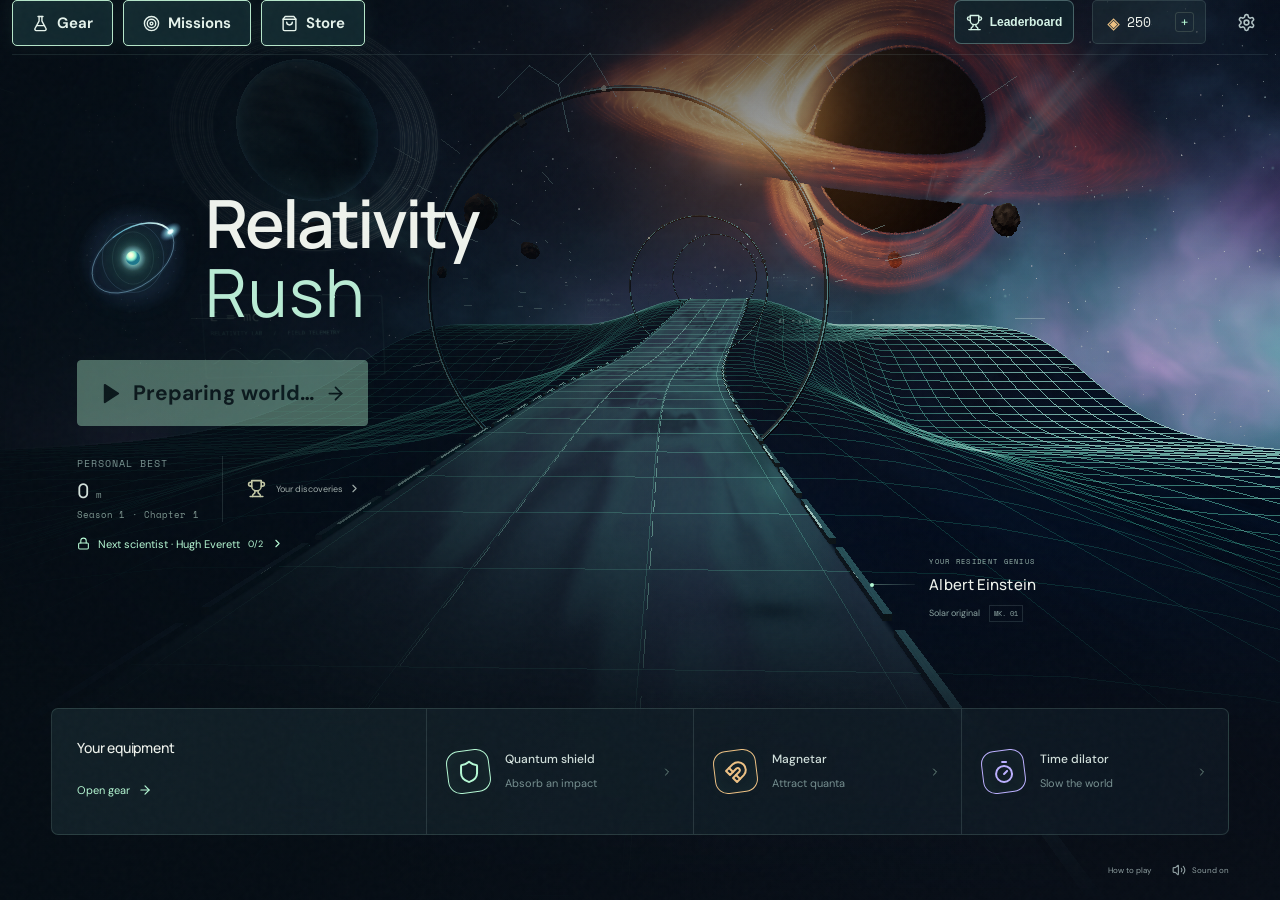
==== commit 6e6f925a: "Use assigned Render origin for playable challenge links" ====
--- a/index.html
+++ b/index.html
@@ -1,5 +1,5 @@
 <!doctype html>
-<html lang="en"><head><meta charset="UTF-8"/><meta name="viewport" content="width=device-width, initial-scale=1.0, viewport-fit=cover"/><meta name="theme-color" content="#080d19"/><meta name="description" content="Bend the rules of the universe. An original physics-inspired endless runner with Einstein, quantum gadgets, and a collapsing spacetime grid."/><link rel="icon" type="image/svg+xml" href="/icon.svg"/><link rel="manifest" href="/manifest.webmanifest"/><title>RelativityRush — Bend the universe</title>  <script type="module" crossorigin src="/assets/index-pV05MteA.js"></script>
+<html lang="en"><head><meta charset="UTF-8"/><meta name="viewport" content="width=device-width, initial-scale=1.0, viewport-fit=cover"/><meta name="theme-color" content="#080d19"/><meta name="description" content="Bend the rules of the universe. An original physics-inspired endless runner with Einstein, quantum gadgets, and a collapsing spacetime grid."/><link rel="icon" type="image/svg+xml" href="/icon.svg"/><link rel="manifest" href="/manifest.webmanifest"/><title>RelativityRush — Bend the universe</title>  <script type="module" crossorigin src="/assets/index-jB3FpZbQ.js"></script>
   <link rel="modulepreload" crossorigin href="/assets/rolldown-runtime-jpDsebLB.js">
   <link rel="modulepreload" crossorigin href="/assets/three-BF8OjUYv.js">
   <link rel="stylesheet" crossorigin href="/assets/index-BKiosFej.css">
